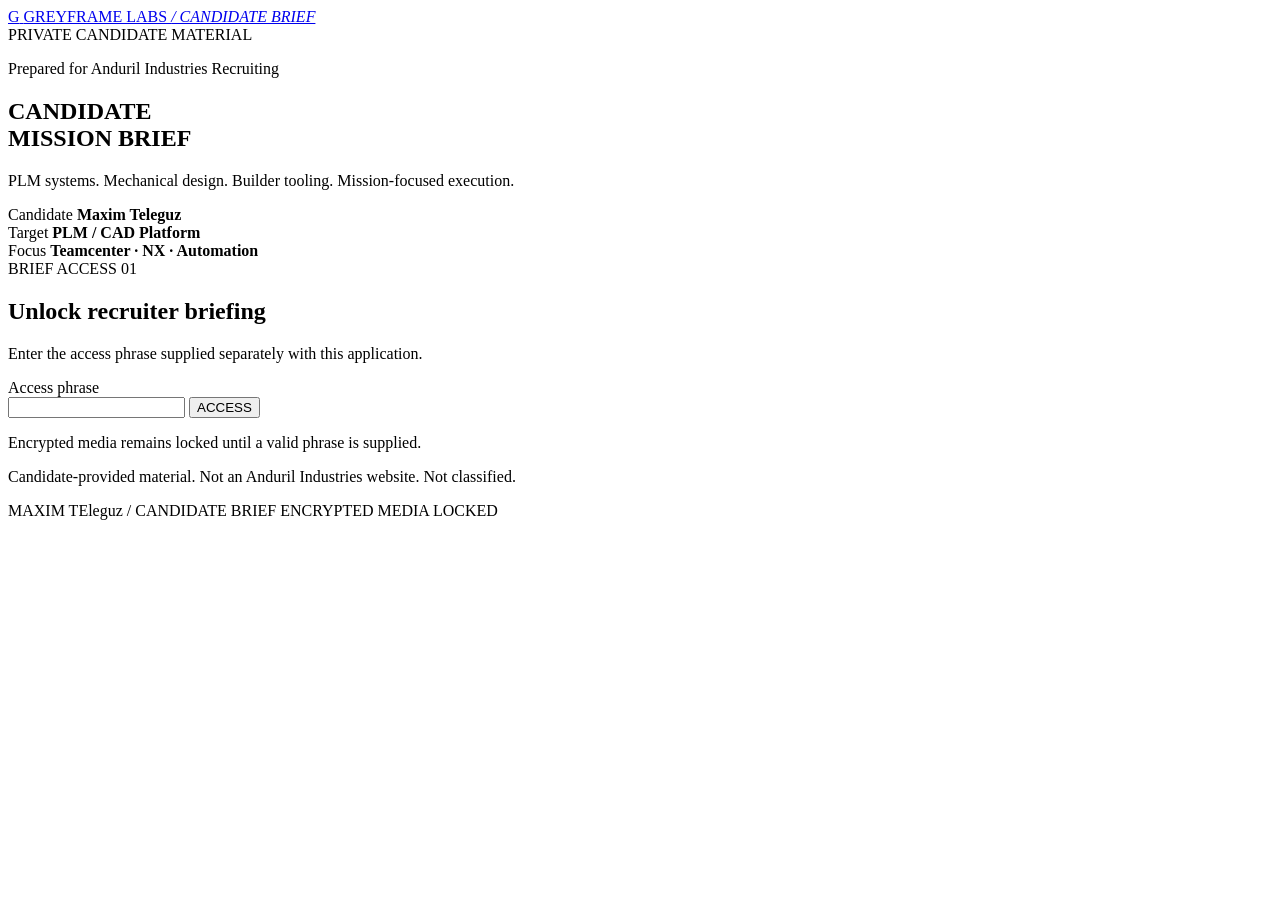
==== index.html @ 7f81088b "Add Anduril recruiter briefing page" ====
<!doctype html>
<html lang="en">
<head>
  <meta charset="utf-8" />
  <meta name="viewport" content="width=device-width, initial-scale=1" />
  <meta name="theme-color" content="#0a0b0d" />
  <meta name="robots" content="noindex,nofollow,noarchive" />
  <title>Candidate Mission Brief | Maxim Teleguz</title>
  <meta name="description" content="Private candidate briefing prepared by Maxim Teleguz for the Anduril Industries recruiting team." />
  <link rel="stylesheet" href="styles.css" />
</head>
<body data-state="locked">
  <div class="ambient ambient-one" aria-hidden="true"></div>
  <div class="ambient ambient-two" aria-hidden="true"></div>
  <div class="grid-overlay" aria-hidden="true"></div>

  <header class="site-header shell">
    <a class="wordmark" href="./" aria-label="Candidate Mission Brief home">
      <span class="wordmark-mark">G</span>
      <span class="wordmark-copy">GREYFRAME LABS <em>/ CANDIDATE BRIEF</em></span>
    </a>
    <div class="header-status">
      <span class="status-dot"></span>
      PRIVATE CANDIDATE MATERIAL
    </div>
  </header>

  <main>
    <section id="accessGate" class="hero shell" aria-labelledby="brief-title">
      <div class="hero-copy">
        <p class="eyebrow">Prepared for Anduril Industries Recruiting</p>
        <h1 id="brief-title">CANDIDATE<br /><span>MISSION BRIEF</span></h1>
        <p class="lede">PLM systems. Mechanical design. Builder tooling. Mission-focused execution.</p>

        <div class="brief-meta" aria-label="Brief metadata">
          <div>
            <span class="meta-label">Candidate</span>
            <strong>Maxim Teleguz</strong>
          </div>
          <div>
            <span class="meta-label">Target</span>
            <strong>PLM / CAD Platform</strong>
          </div>
          <div>
            <span class="meta-label">Focus</span>
            <strong>Teamcenter · NX · Automation</strong>
          </div>
        </div>
      </div>

      <aside class="access-card" aria-labelledby="access-title">
        <div class="access-card-topline">
          <span>BRIEF ACCESS</span>
          <span>01</span>
        </div>
        <div class="access-icon" aria-hidden="true">
          <span></span><span></span><span></span>
        </div>
        <h2 id="access-title">Unlock recruiter briefing</h2>
        <p>Enter the access phrase supplied separately with this application.</p>

        <form id="accessForm" novalidate>
          <label for="accessPhrase">Access phrase</label>
          <div class="input-row">
            <input id="accessPhrase" name="accessPhrase" type="password" autocomplete="off" spellcheck="false" required />
            <button id="unlockButton" type="submit">ACCESS</button>
          </div>
          <p id="accessMessage" class="access-message" role="status" aria-live="polite">Encrypted media remains locked until a valid phrase is supplied.</p>
        </form>

        <div class="security-note">
          <span class="security-rule"></span>
          <p>Candidate-provided material. Not an Anduril Industries website. Not classified.</p>
        </div>
      </aside>
    </section>

    <section id="briefing" class="briefing shell" hidden aria-labelledby="briefing-title">
      <div class="briefing-header">
        <div>
          <p class="eyebrow access-granted">Access granted / local decryption complete</p>
          <h2 id="briefing-title">BUILDER BRIEFING</h2>
        </div>
        <div class="briefing-code">MT / PLM / 2026</div>
      </div>

      <div class="briefing-grid">
        <div class="video-panel">
          <div class="panel-heading">
            <span>Candidate video</span>
            <span>Primary brief</span>
          </div>
          <div class="video-frame">
            <video id="briefVideo" controls playsinline preload="metadata"></video>
            <div id="videoPlaceholder" class="video-placeholder">
              <div class="loader-ring" aria-hidden="true"></div>
              <p>Preparing encrypted briefing media…</p>
            </div>
          </div>
        </div>

        <aside class="mission-panel">
          <p class="panel-kicker">Mission fit</p>
          <h3>I build at the seam between product definition and the systems that move it.</h3>
          <p>My strongest work combines hands-on mechanical design experience with PLM administration, configuration control, workflow automation, and tools built around the way engineers actually work.</p>

          <div class="signal-list">
            <div>
              <span>01</span>
              <p><strong>Engineering systems</strong>Teamcenter administration, NX-managed workflows, product data integrity, change control, and technical issue resolution.</p>
            </div>
            <div>
              <span>02</span>
              <p><strong>Builder tooling</strong>Purpose-built utilities that remove repetitive work, expose bad data, and make configuration review faster and more reliable.</p>
            </div>
            <div>
              <span>03</span>
              <p><strong>Mission architecture</strong>Public-source CONOPS and architecture tooling that connects engineering decisions to operational context.</p>
            </div>
          </div>
        </aside>
      </div>

      <div class="alignment-grid" aria-label="Role alignment">
        <article>
          <span class="card-index">A</span>
          <h3>Teamcenter + NX</h3>
          <p>Experience supporting the CAD/PLM environment from both the designer and administrator side.</p>
        </article>
        <article>
          <span class="card-index">B</span>
          <h3>Integration thinking</h3>
          <p>Comfortable tracing data, workflow, and configuration problems across engineering systems instead of treating each tool as an island.</p>
        </article>
        <article>
          <span class="card-index">C</span>
          <h3>Build, test, improve</h3>
          <p>I tend to turn recurring engineering friction into working tools, then iterate them against real user problems.</p>
        </article>
      </div>

      <div class="closing-callout">
        <span class="closing-rule"></span>
        <p>If this is the kind of builder Anduril needs, I would welcome the chance to walk through the systems, tools, and engineering decisions behind the work.</p>
      </div>
    </section>
  </main>

  <footer class="site-footer shell">
    <span>MAXIM TEleguz / CANDIDATE BRIEF</span>
    <span id="footerState">ENCRYPTED MEDIA LOCKED</span>
  </footer>

  <script src="app.js" defer></script>
</body>
</html>
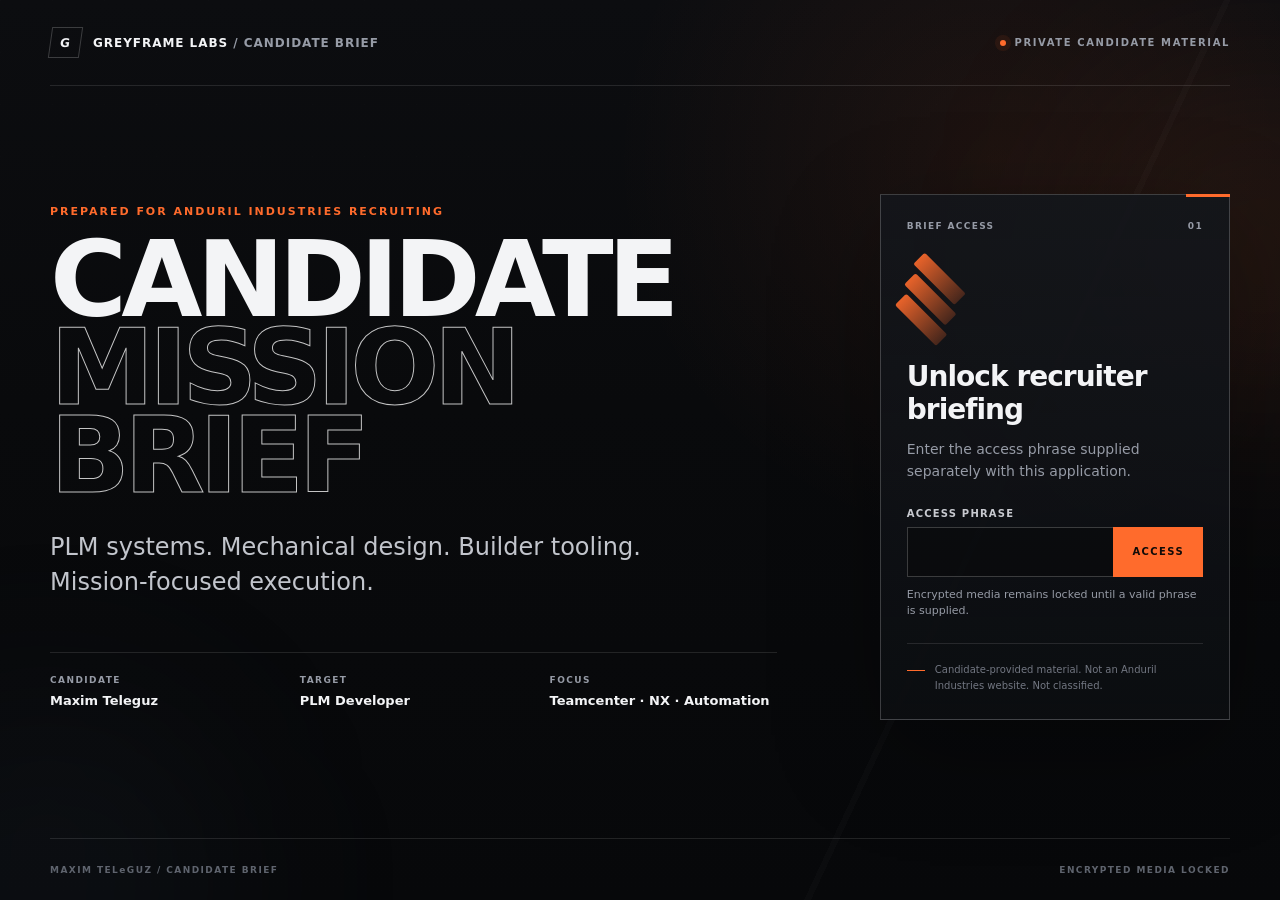
==== commit f84e441e: "Refine PLM Developer targeting" ====
--- a/index.html
+++ b/index.html
@@ -39,7 +39,7 @@
           </div>
           <div>
             <span class="meta-label">Target</span>
-            <strong>PLM / CAD Platform</strong>
+            <strong>PLM Developer</strong>
           </div>
           <div>
             <span class="meta-label">Focus</span>
@@ -147,7 +147,7 @@
   </main>
 
   <footer class="site-footer shell">
-    <span>MAXIM TEleguz / CANDIDATE BRIEF</span>
+    <span>MAXIM TELeGUZ / CANDIDATE BRIEF</span>
     <span id="footerState">ENCRYPTED MEDIA LOCKED</span>
   </footer>
 
--- a/styles.css
+++ b/styles.css
@@ -0,0 +1,477 @@
+:root {
+  --bg: #090a0c;
+  --panel: rgba(16, 18, 22, 0.84);
+  --panel-solid: #111319;
+  --line: rgba(255, 255, 255, 0.11);
+  --line-strong: rgba(255, 255, 255, 0.2);
+  --text: #f3f4f6;
+  --muted: #969ba6;
+  --accent: #ff6b2c;
+  --accent-soft: rgba(255, 107, 44, 0.14);
+  --success: #8ce7b1;
+  --danger: #ff8f7b;
+  --shell: min(1180px, calc(100vw - 40px));
+}
+
+* { box-sizing: border-box; }
+
+html { scroll-behavior: smooth; }
+
+body {
+  margin: 0;
+  min-height: 100vh;
+  color: var(--text);
+  background:
+    radial-gradient(circle at 78% 18%, rgba(255, 107, 44, 0.08), transparent 24rem),
+    linear-gradient(180deg, #0c0d10 0%, var(--bg) 45%, #07080a 100%);
+  font-family: Inter, ui-sans-serif, system-ui, -apple-system, BlinkMacSystemFont, "Segoe UI", sans-serif;
+  overflow-x: hidden;
+}
+
+body::before {
+  content: "";
+  position: fixed;
+  inset: 0;
+  pointer-events: none;
+  background: linear-gradient(115deg, transparent 0 72%, rgba(255,255,255,.018) 72% 72.4%, transparent 72.4%);
+  z-index: -1;
+}
+
+.shell { width: var(--shell); margin-inline: auto; }
+
+.grid-overlay {
+  position: fixed;
+  inset: 0;
+  pointer-events: none;
+  opacity: .24;
+  z-index: -2;
+  background-image:
+    linear-gradient(rgba(255,255,255,.03) 1px, transparent 1px),
+    linear-gradient(90deg, rgba(255,255,255,.03) 1px, transparent 1px);
+  background-size: 52px 52px;
+  mask-image: linear-gradient(to bottom, black, transparent 88%);
+}
+
+.ambient {
+  position: fixed;
+  width: 22rem;
+  height: 22rem;
+  border-radius: 50%;
+  filter: blur(100px);
+  pointer-events: none;
+  z-index: -3;
+}
+.ambient-one { top: 5rem; right: -10rem; background: rgba(255,107,44,.09); }
+.ambient-two { bottom: -10rem; left: -8rem; background: rgba(76,105,132,.08); }
+
+.site-header {
+  height: 86px;
+  display: flex;
+  align-items: center;
+  justify-content: space-between;
+  border-bottom: 1px solid var(--line);
+}
+
+.wordmark {
+  display: inline-flex;
+  align-items: center;
+  gap: 12px;
+  color: var(--text);
+  text-decoration: none;
+  letter-spacing: .08em;
+  font-size: 12px;
+  font-weight: 750;
+}
+
+.wordmark-mark {
+  display: grid;
+  place-items: center;
+  width: 31px;
+  height: 31px;
+  border: 1px solid var(--line-strong);
+  font-weight: 900;
+  transform: skewX(-8deg);
+}
+
+.wordmark-copy em { color: var(--muted); font-style: normal; font-weight: 600; }
+
+.header-status {
+  display: inline-flex;
+  align-items: center;
+  gap: 9px;
+  color: var(--muted);
+  font-size: 10px;
+  font-weight: 700;
+  letter-spacing: .16em;
+}
+
+.status-dot {
+  width: 6px;
+  height: 6px;
+  border-radius: 50%;
+  background: var(--accent);
+  box-shadow: 0 0 0 5px rgba(255,107,44,.08);
+}
+
+.hero {
+  min-height: calc(100vh - 148px);
+  display: grid;
+  grid-template-columns: minmax(0, 1.35fr) minmax(340px, .65fr);
+  gap: clamp(40px, 8vw, 110px);
+  align-items: center;
+  padding-block: 72px 82px;
+}
+
+.eyebrow,
+.panel-kicker {
+  margin: 0 0 18px;
+  color: var(--accent);
+  font-size: 11px;
+  font-weight: 800;
+  letter-spacing: .18em;
+  text-transform: uppercase;
+}
+
+.hero h1,
+.briefing-header h2 {
+  margin: 0;
+  font-size: clamp(54px, 8.2vw, 118px);
+  line-height: .84;
+  letter-spacing: -.055em;
+  font-weight: 900;
+}
+
+.hero h1 span {
+  color: transparent;
+  -webkit-text-stroke: 1px rgba(255,255,255,.76);
+  text-stroke: 1px rgba(255,255,255,.76);
+}
+
+.lede {
+  max-width: 680px;
+  margin: 30px 0 0;
+  color: #c2c5cc;
+  font-size: clamp(18px, 2vw, 24px);
+  line-height: 1.45;
+  font-weight: 450;
+}
+
+.brief-meta {
+  margin-top: 52px;
+  padding-top: 22px;
+  border-top: 1px solid var(--line);
+  display: grid;
+  grid-template-columns: repeat(3, minmax(0, 1fr));
+  gap: 22px;
+}
+
+.brief-meta div { min-width: 0; }
+.meta-label {
+  display: block;
+  margin-bottom: 7px;
+  color: var(--muted);
+  font-size: 9px;
+  font-weight: 800;
+  letter-spacing: .16em;
+  text-transform: uppercase;
+}
+.brief-meta strong {
+  display: block;
+  font-size: 13px;
+  line-height: 1.35;
+  font-weight: 650;
+}
+
+.access-card {
+  position: relative;
+  padding: 26px;
+  background: linear-gradient(180deg, rgba(20,22,27,.95), rgba(12,14,17,.88));
+  border: 1px solid var(--line-strong);
+  box-shadow: 0 32px 100px rgba(0,0,0,.3);
+}
+
+.access-card::after {
+  content: "";
+  position: absolute;
+  right: -1px;
+  top: -1px;
+  width: 44px;
+  height: 3px;
+  background: var(--accent);
+}
+
+.access-card-topline,
+.panel-heading {
+  display: flex;
+  justify-content: space-between;
+  gap: 18px;
+  color: var(--muted);
+  font-size: 9px;
+  font-weight: 800;
+  letter-spacing: .15em;
+  text-transform: uppercase;
+}
+
+.access-icon {
+  width: 58px;
+  height: 58px;
+  margin: 45px 0 26px;
+  display: grid;
+  grid-template-columns: repeat(3, 1fr);
+  gap: 5px;
+  transform: rotate(-45deg);
+}
+.access-icon span {
+  background: linear-gradient(180deg, rgba(255,107,44,.9), rgba(255,107,44,.22));
+  border-radius: 2px;
+}
+.access-icon span:nth-child(2) { transform: translateY(-8px); }
+.access-icon span:nth-child(3) { transform: translateY(-16px); }
+
+.access-card h2 {
+  margin: 0;
+  font-size: 28px;
+  letter-spacing: -.035em;
+}
+
+.access-card > p {
+  margin: 12px 0 26px;
+  color: var(--muted);
+  line-height: 1.6;
+  font-size: 14px;
+}
+
+label {
+  display: block;
+  margin-bottom: 8px;
+  color: #c8cad0;
+  font-size: 10px;
+  font-weight: 800;
+  letter-spacing: .12em;
+  text-transform: uppercase;
+}
+
+.input-row {
+  display: grid;
+  grid-template-columns: 1fr auto;
+}
+
+input {
+  width: 100%;
+  min-width: 0;
+  height: 50px;
+  padding: 0 15px;
+  border: 1px solid var(--line-strong);
+  border-right: 0;
+  border-radius: 0;
+  outline: none;
+  background: rgba(0,0,0,.26);
+  color: var(--text);
+  font: inherit;
+}
+
+input:focus { border-color: rgba(255,107,44,.72); box-shadow: inset 3px 0 0 var(--accent); }
+
+button {
+  height: 50px;
+  padding: 0 19px;
+  border: 0;
+  border-radius: 0;
+  cursor: pointer;
+  color: #100b08;
+  background: var(--accent);
+  font: 850 10px/1 Inter, ui-sans-serif, system-ui, sans-serif;
+  letter-spacing: .14em;
+}
+button:hover { filter: brightness(1.08); }
+button:disabled { cursor: wait; filter: grayscale(.5); opacity: .72; }
+
+.access-message {
+  min-height: 34px;
+  margin: 10px 0 0;
+  color: var(--muted);
+  font-size: 11px;
+  line-height: 1.45;
+}
+.access-message.error { color: var(--danger); }
+.access-message.success { color: var(--success); }
+
+.security-note {
+  margin-top: 22px;
+  padding-top: 18px;
+  border-top: 1px solid var(--line);
+  display: grid;
+  grid-template-columns: 18px 1fr;
+  gap: 10px;
+  align-items: start;
+}
+.security-rule { width: 18px; height: 1px; margin-top: 8px; background: var(--accent); }
+.security-note p {
+  margin: 0;
+  color: #727782;
+  font-size: 10px;
+  line-height: 1.55;
+}
+
+.briefing {
+  padding-block: 74px 90px;
+  animation: briefingIn .6s ease both;
+}
+
+.briefing-header {
+  display: flex;
+  align-items: end;
+  justify-content: space-between;
+  gap: 30px;
+  padding-bottom: 30px;
+  border-bottom: 1px solid var(--line-strong);
+}
+.briefing-header h2 { font-size: clamp(52px, 7vw, 96px); }
+.access-granted { color: var(--success); }
+.briefing-code { color: var(--muted); font-size: 10px; letter-spacing: .18em; font-weight: 800; }
+
+.briefing-grid {
+  display: grid;
+  grid-template-columns: minmax(0, 1.5fr) minmax(300px, .65fr);
+  gap: 1px;
+  margin-top: 34px;
+  background: var(--line);
+  border: 1px solid var(--line);
+}
+
+.video-panel,
+.mission-panel {
+  background: rgba(12,14,17,.94);
+}
+.video-panel { padding: 22px; }
+.mission-panel { padding: 30px; }
+.panel-heading { margin-bottom: 16px; }
+
+.video-frame {
+  position: relative;
+  aspect-ratio: 16 / 9;
+  background: #030405;
+  overflow: hidden;
+  border: 1px solid rgba(255,255,255,.08);
+}
+.video-frame video {
+  width: 100%;
+  height: 100%;
+  display: block;
+  object-fit: contain;
+  background: #000;
+}
+.video-placeholder {
+  position: absolute;
+  inset: 0;
+  display: grid;
+  place-items: center;
+  align-content: center;
+  gap: 16px;
+  background: radial-gradient(circle at center, #16191e 0, #090a0c 70%);
+  color: var(--muted);
+  font-size: 11px;
+  letter-spacing: .08em;
+  text-transform: uppercase;
+}
+.video-placeholder.hidden { display: none; }
+.loader-ring {
+  width: 32px;
+  height: 32px;
+  border: 1px solid rgba(255,255,255,.12);
+  border-top-color: var(--accent);
+  border-radius: 50%;
+  animation: spin .9s linear infinite;
+}
+
+.mission-panel h3 {
+  margin: 0 0 18px;
+  font-size: 28px;
+  line-height: 1.15;
+  letter-spacing: -.035em;
+}
+.mission-panel > p:not(.panel-kicker) {
+  margin: 0;
+  color: var(--muted);
+  font-size: 14px;
+  line-height: 1.65;
+}
+
+.signal-list { margin-top: 28px; border-top: 1px solid var(--line); }
+.signal-list > div {
+  display: grid;
+  grid-template-columns: 34px 1fr;
+  gap: 14px;
+  padding: 18px 0;
+  border-bottom: 1px solid var(--line);
+}
+.signal-list span { color: var(--accent); font: 800 9px/1 ui-monospace, SFMono-Regular, Menlo, monospace; padding-top: 4px; }
+.signal-list p { margin: 0; color: var(--muted); font-size: 12px; line-height: 1.55; }
+.signal-list strong { display: block; margin-bottom: 4px; color: #e8e9ec; font-size: 12px; }
+
+.alignment-grid {
+  display: grid;
+  grid-template-columns: repeat(3, 1fr);
+  gap: 1px;
+  margin-top: 30px;
+  background: var(--line);
+  border: 1px solid var(--line);
+}
+.alignment-grid article { min-height: 220px; padding: 25px; background: rgba(12,14,17,.92); }
+.card-index { display: block; margin-bottom: 54px; color: var(--accent); font: 800 10px/1 ui-monospace, SFMono-Regular, Menlo, monospace; }
+.alignment-grid h3 { margin: 0 0 10px; font-size: 20px; letter-spacing: -.025em; }
+.alignment-grid p { margin: 0; color: var(--muted); font-size: 13px; line-height: 1.6; }
+
+.closing-callout {
+  margin-top: 44px;
+  display: grid;
+  grid-template-columns: minmax(60px, 150px) minmax(0, 720px);
+  gap: 24px;
+  align-items: start;
+}
+.closing-rule { height: 2px; margin-top: 12px; background: var(--accent); }
+.closing-callout p { margin: 0; font-size: clamp(20px, 2.4vw, 30px); line-height: 1.35; letter-spacing: -.025em; }
+
+.site-footer {
+  min-height: 62px;
+  display: flex;
+  align-items: center;
+  justify-content: space-between;
+  gap: 20px;
+  border-top: 1px solid var(--line);
+  color: #5f646e;
+  font-size: 9px;
+  font-weight: 800;
+  letter-spacing: .16em;
+}
+
+body[data-state="unlocked"] .header-status .status-dot { background: var(--success); box-shadow: 0 0 0 5px rgba(140,231,177,.07); }
+
+@keyframes spin { to { transform: rotate(360deg); } }
+@keyframes briefingIn { from { opacity: 0; transform: translateY(18px); } to { opacity: 1; transform: translateY(0); } }
+
+@media (max-width: 900px) {
+  :root { --shell: min(100% - 28px, 760px); }
+  .hero,
+  .briefing-grid { grid-template-columns: 1fr; }
+  .hero { min-height: auto; padding-block: 58px 70px; }
+  .access-card { max-width: 620px; }
+  .alignment-grid { grid-template-columns: 1fr; }
+  .alignment-grid article { min-height: auto; }
+  .card-index { margin-bottom: 28px; }
+}
+
+@media (max-width: 620px) {
+  .site-header { height: 72px; }
+  .wordmark-copy em,
+  .header-status { display: none; }
+  .hero { padding-top: 48px; }
+  .hero h1 { font-size: clamp(48px, 17vw, 74px); }
+  .brief-meta { grid-template-columns: 1fr; gap: 16px; }
+  .access-card { padding: 20px; }
+  .briefing-header { align-items: start; flex-direction: column; }
+  .briefing-header h2 { font-size: 13vw; }
+  .mission-panel { padding: 24px; }
+  .closing-callout { grid-template-columns: 42px 1fr; gap: 14px; }
+  .site-footer { align-items: start; flex-direction: column; justify-content: center; padding-block: 18px; }
+}
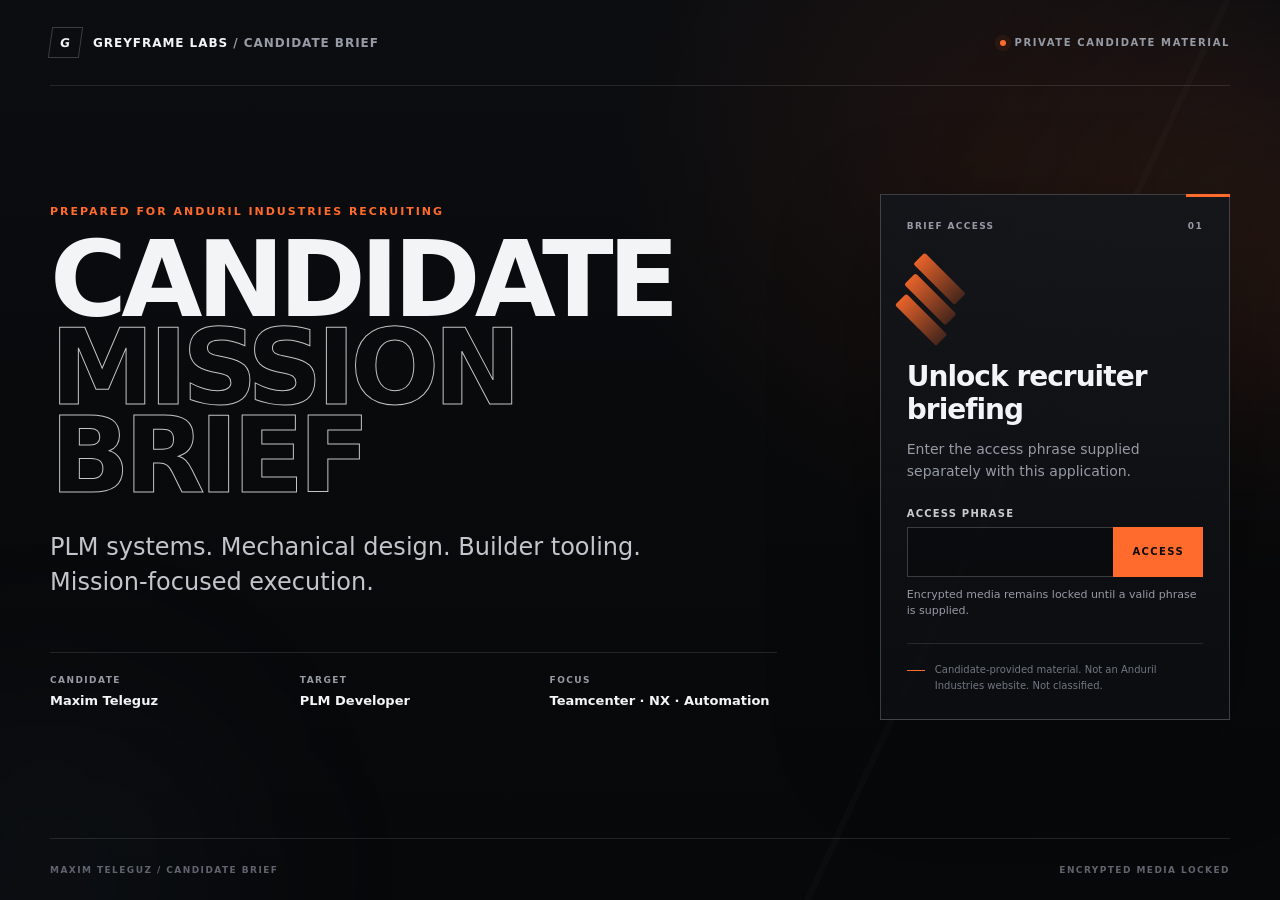
==== commit 38128536: "Correct candidate footer" ====
--- a/index.html
+++ b/index.html
@@ -147,7 +147,7 @@
   </main>
 
   <footer class="site-footer shell">
-    <span>MAXIM TELeGUZ / CANDIDATE BRIEF</span>
+    <span>MAXIM TELEGUZ / CANDIDATE BRIEF</span>
     <span id="footerState">ENCRYPTED MEDIA LOCKED</span>
   </footer>
 
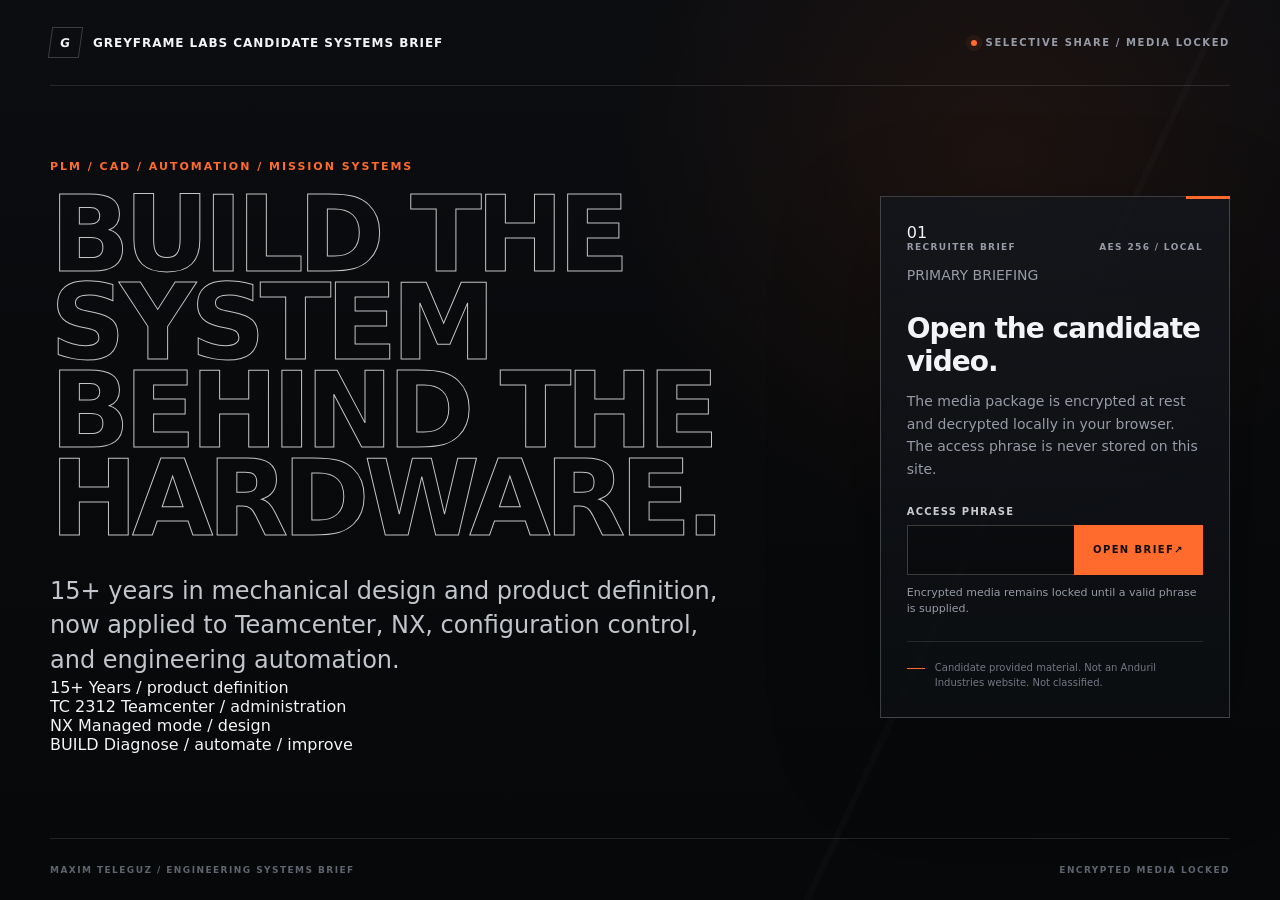
==== commit b56b4433: "Elevate candidate brief structure and positioning" ====
--- a/index.html
+++ b/index.html
@@ -3,151 +3,255 @@
 <head>
   <meta charset="utf-8" />
   <meta name="viewport" content="width=device-width, initial-scale=1" />
-  <meta name="theme-color" content="#0a0b0d" />
+  <meta name="theme-color" content="#0b0b0b" />
   <meta name="robots" content="noindex,nofollow,noarchive" />
-  <title>Candidate Mission Brief | Maxim Teleguz</title>
-  <meta name="description" content="Private candidate briefing prepared by Maxim Teleguz for the Anduril Industries recruiting team." />
+  <title>Maxim Teleguz | Engineering Systems Brief</title>
+  <meta name="description" content="Selective candidate briefing prepared by Maxim Teleguz for Anduril Industries recruiting." />
   <link rel="stylesheet" href="styles.css" />
 </head>
 <body data-state="locked">
-  <div class="ambient ambient-one" aria-hidden="true"></div>
-  <div class="ambient ambient-two" aria-hidden="true"></div>
-  <div class="grid-overlay" aria-hidden="true"></div>
+  <div class="page-grid" aria-hidden="true"></div>
 
   <header class="site-header shell">
-    <a class="wordmark" href="./" aria-label="Candidate Mission Brief home">
-      <span class="wordmark-mark">G</span>
-      <span class="wordmark-copy">GREYFRAME LABS <em>/ CANDIDATE BRIEF</em></span>
+    <a class="wordmark" href="./" aria-label="Engineering Systems Brief home">
+      <span class="wordmark-mark" aria-hidden="true">G</span>
+      <span class="wordmark-copy">
+        <strong>GREYFRAME LABS</strong>
+        <span>CANDIDATE SYSTEMS BRIEF</span>
+      </span>
     </a>
-    <div class="header-status">
-      <span class="status-dot"></span>
-      PRIVATE CANDIDATE MATERIAL
+
+    <div class="header-status" aria-label="Brief status">
+      <span class="status-dot" aria-hidden="true"></span>
+      <span id="headerState">SELECTIVE SHARE / MEDIA LOCKED</span>
     </div>
   </header>
 
   <main>
     <section id="accessGate" class="hero shell" aria-labelledby="brief-title">
       <div class="hero-copy">
-        <p class="eyebrow">Prepared for Anduril Industries Recruiting</p>
-        <h1 id="brief-title">CANDIDATE<br /><span>MISSION BRIEF</span></h1>
-        <p class="lede">PLM systems. Mechanical design. Builder tooling. Mission-focused execution.</p>
-
-        <div class="brief-meta" aria-label="Brief metadata">
-          <div>
-            <span class="meta-label">Candidate</span>
-            <strong>Maxim Teleguz</strong>
-          </div>
-          <div>
-            <span class="meta-label">Target</span>
-            <strong>PLM Developer</strong>
-          </div>
-          <div>
-            <span class="meta-label">Focus</span>
-            <strong>Teamcenter · NX · Automation</strong>
+        <p class="eyebrow">PLM / CAD / AUTOMATION / MISSION SYSTEMS</p>
+        <h1 id="brief-title">
+          <span class="hero-line">BUILD THE</span>
+          <span class="hero-line outline">SYSTEM</span>
+          <span class="hero-line">BEHIND THE</span>
+          <span class="hero-line accent-line">HARDWARE.</span>
+        </h1>
+
+        <p class="lede">15+ years in mechanical design and product definition, now applied to Teamcenter, NX, configuration control, and engineering automation.</p>
+
+        <div class="capability-rail" aria-label="Candidate capability summary">
+          <div>
+            <span class="rail-value">15+</span>
+            <span class="rail-label">Years / product definition</span>
+          </div>
+          <div>
+            <span class="rail-value">TC 2312</span>
+            <span class="rail-label">Teamcenter / administration</span>
+          </div>
+          <div>
+            <span class="rail-value">NX</span>
+            <span class="rail-label">Managed mode / design</span>
+          </div>
+          <div>
+            <span class="rail-value">BUILD</span>
+            <span class="rail-label">Diagnose / automate / improve</span>
           </div>
         </div>
       </div>
 
       <aside class="access-card" aria-labelledby="access-title">
+        <div class="access-card-index" aria-hidden="true">01</div>
         <div class="access-card-topline">
-          <span>BRIEF ACCESS</span>
-          <span>01</span>
-        </div>
-        <div class="access-icon" aria-hidden="true">
-          <span></span><span></span><span></span>
-        </div>
-        <h2 id="access-title">Unlock recruiter briefing</h2>
-        <p>Enter the access phrase supplied separately with this application.</p>
+          <span>RECRUITER BRIEF</span>
+          <span>AES 256 / LOCAL</span>
+        </div>
+
+        <div class="access-graphic" aria-hidden="true">
+          <span class="access-axis access-axis-x"></span>
+          <span class="access-axis access-axis-y"></span>
+          <span class="access-node node-one"></span>
+          <span class="access-node node-two"></span>
+          <span class="access-node node-three"></span>
+          <span class="access-sweep"></span>
+        </div>
+
+        <p class="access-kicker">PRIMARY BRIEFING</p>
+        <h2 id="access-title">Open the candidate video.</h2>
+        <p class="access-copy">The media package is encrypted at rest and decrypted locally in your browser. The access phrase is never stored on this site.</p>
 
         <form id="accessForm" novalidate>
           <label for="accessPhrase">Access phrase</label>
           <div class="input-row">
-            <input id="accessPhrase" name="accessPhrase" type="password" autocomplete="off" spellcheck="false" required />
-            <button id="unlockButton" type="submit">ACCESS</button>
+            <input id="accessPhrase" name="accessPhrase" type="password" autocomplete="off" spellcheck="false" aria-describedby="accessMessage" required />
+            <button id="unlockButton" type="submit"><span>OPEN BRIEF</span><span aria-hidden="true">↗</span></button>
           </div>
           <p id="accessMessage" class="access-message" role="status" aria-live="polite">Encrypted media remains locked until a valid phrase is supplied.</p>
         </form>
 
         <div class="security-note">
-          <span class="security-rule"></span>
-          <p>Candidate-provided material. Not an Anduril Industries website. Not classified.</p>
+          <span class="security-rule" aria-hidden="true"></span>
+          <p>Candidate provided material. Not an Anduril Industries website. Not classified.</p>
         </div>
       </aside>
     </section>
 
-    <section id="briefing" class="briefing shell" hidden aria-labelledby="briefing-title">
-      <div class="briefing-header">
-        <div>
-          <p class="eyebrow access-granted">Access granted / local decryption complete</p>
-          <h2 id="briefing-title">BUILDER BRIEFING</h2>
+    <section id="briefing" class="briefing" hidden aria-labelledby="briefing-title">
+      <div class="briefing-intro shell">
+        <div class="section-marker">
+          <span>01</span>
+          <span>VIDEO BRIEF</span>
+        </div>
+        <div class="briefing-title-wrap">
+          <p class="eyebrow access-granted">ACCESS GRANTED / LOCAL DECRYPTION COMPLETE</p>
+          <h2 id="briefing-title">FROM PRODUCT DEFINITION<br />TO PRODUCT SYSTEMS.</h2>
         </div>
         <div class="briefing-code">MT / PLM / 2026</div>
       </div>
 
-      <div class="briefing-grid">
+      <div class="video-section shell">
         <div class="video-panel">
           <div class="panel-heading">
-            <span>Candidate video</span>
-            <span>Primary brief</span>
+            <span>CANDIDATE VIDEO</span>
+            <span>PRIMARY BRIEF</span>
           </div>
           <div class="video-frame">
             <video id="briefVideo" controls playsinline preload="metadata"></video>
             <div id="videoPlaceholder" class="video-placeholder">
-              <div class="loader-ring" aria-hidden="true"></div>
-              <p>Preparing encrypted briefing media…</p>
+              <div class="loader-mark" aria-hidden="true"><span></span><span></span></div>
+              <p>Preparing decrypted briefing media</p>
             </div>
           </div>
         </div>
 
         <aside class="mission-panel">
-          <p class="panel-kicker">Mission fit</p>
-          <h3>I build at the seam between product definition and the systems that move it.</h3>
-          <p>My strongest work combines hands-on mechanical design experience with PLM administration, configuration control, workflow automation, and tools built around the way engineers actually work.</p>
-
-          <div class="signal-list">
-            <div>
-              <span>01</span>
-              <p><strong>Engineering systems</strong>Teamcenter administration, NX-managed workflows, product data integrity, change control, and technical issue resolution.</p>
-            </div>
-            <div>
-              <span>02</span>
-              <p><strong>Builder tooling</strong>Purpose-built utilities that remove repetitive work, expose bad data, and make configuration review faster and more reliable.</p>
-            </div>
-            <div>
-              <span>03</span>
-              <p><strong>Mission architecture</strong>Public-source CONOPS and architecture tooling that connects engineering decisions to operational context.</p>
-            </div>
+          <p class="panel-kicker">WHY THIS ROLE</p>
+          <h3>I have worked on both sides of the PLM problem.</h3>
+          <p>I spent years creating product definition inside CAD and PLM systems, then moved into administering, diagnosing, and improving those same systems. That changes how I build tooling: the workflow has to make sense to the engineer using it.</p>
+
+          <div class="mission-readout">
+            <div><span>01</span><strong>Understand the hardware</strong></div>
+            <div><span>02</span><strong>Trace the data</strong></div>
+            <div><span>03</span><strong>Remove the friction</strong></div>
+            <div><span>04</span><strong>Ship the improvement</strong></div>
           </div>
         </aside>
       </div>
 
-      <div class="alignment-grid" aria-label="Role alignment">
-        <article>
-          <span class="card-index">A</span>
-          <h3>Teamcenter + NX</h3>
-          <p>Experience supporting the CAD/PLM environment from both the designer and administrator side.</p>
-        </article>
-        <article>
-          <span class="card-index">B</span>
-          <h3>Integration thinking</h3>
-          <p>Comfortable tracing data, workflow, and configuration problems across engineering systems instead of treating each tool as an island.</p>
-        </article>
-        <article>
-          <span class="card-index">C</span>
-          <h3>Build, test, improve</h3>
-          <p>I tend to turn recurring engineering friction into working tools, then iterate them against real user problems.</p>
-        </article>
-      </div>
-
-      <div class="closing-callout">
-        <span class="closing-rule"></span>
-        <p>If this is the kind of builder Anduril needs, I would welcome the chance to walk through the systems, tools, and engineering decisions behind the work.</p>
-      </div>
+      <section class="proof-band" aria-labelledby="proof-title">
+        <div class="shell">
+          <div class="section-marker dark-marker">
+            <span>02</span>
+            <span>MEASURED IMPACT</span>
+          </div>
+          <h2 id="proof-title" class="proof-title">ENGINEERING FRICTION<br />SHOULD HAVE A NUMBER.</h2>
+
+          <div class="proof-grid">
+            <article>
+              <span class="proof-value">~3 HR → ~10 MIN</span>
+              <h3>Configuration automation</h3>
+              <p>Built a ROTEX configurator that compressed a recurring engineering task from hours to minutes.</p>
+            </article>
+            <article>
+              <span class="proof-value">40–60%</span>
+              <h3>Design time reduction</h3>
+              <p>Used Inventor iLogic automation to reduce design effort across repeatable project work.</p>
+            </article>
+            <article>
+              <span class="proof-value">THOUSANDS</span>
+              <h3>NX model recovery</h3>
+              <p>Built and used diagnostic utilities to identify tag related failures and repair large populations of NX models.</p>
+            </article>
+          </div>
+        </div>
+      </section>
+
+      <section class="systems shell" aria-labelledby="systems-title">
+        <div class="section-marker">
+          <span>03</span>
+          <span>SELECTED SYSTEMS</span>
+        </div>
+        <div class="systems-heading">
+          <h2 id="systems-title">TOOLS BUILT AROUND<br />REAL ENGINEERING WORK.</h2>
+          <p>The through line is consistent: find the point where engineering data, process, and people lose time, then build a system that makes the work more reliable.</p>
+        </div>
+
+        <div class="systems-grid">
+          <article class="system-card">
+            <div class="system-card-top"><span>SYS / 01</span><span>PLM OPERATIONS</span></div>
+            <h3>Teamcenter + NX</h3>
+            <p>Teamcenter 2312 administration in a four tier environment, NX managed workflows, configuration and release support, FMS and client diagnostics, user support, documentation, and engineering standards.</p>
+            <div class="tag-row"><span>TEAMCENTER</span><span>NX</span><span>FMS</span><span>WORKFLOW</span></div>
+          </article>
+
+          <article class="system-card">
+            <div class="system-card-top"><span>SYS / 02</span><span>CONFIGURATION EVIDENCE</span></div>
+            <h3>Revision history as a system</h3>
+            <p>Built tooling that connects drawing revision history, project relationships, supporting source evidence, and review output so configuration questions can be answered faster and with traceability.</p>
+            <div class="tag-row"><span>TRACEABILITY</span><span>DATA</span><span>REVIEW</span><span>AUTOMATION</span></div>
+          </article>
+
+          <article class="system-card">
+            <div class="system-card-top"><span>SYS / 03</span><span>MISSION ARCHITECTURE</span></div>
+            <h3>CONOPS simulator</h3>
+            <p>Developed a deterministic mission architecture prototype with typed catalogs, state transitions, exchanges, failures and recovery, scenario replay, verification, and evidence provenance.</p>
+            <div class="tag-row"><span>SIMULATION</span><span>ARCHITECTURE</span><span>REPLAY</span><span>PROVENANCE</span></div>
+          </article>
+
+          <article class="system-card">
+            <div class="system-card-top"><span>SYS / 04</span><span>ENGINEERING AUTOMATION</span></div>
+            <h3>Builder utilities</h3>
+            <p>Created focused tools for repetitive engineering work including CAD diagnostics, PDF history review, configuration reporting, data extraction, and workflow support.</p>
+            <div class="tag-row"><span>CAD</span><span>PLM</span><span>REPORTING</span><span>TOOLS</span></div>
+          </article>
+        </div>
+      </section>
+
+      <section class="fit-section">
+        <div class="shell fit-layout">
+          <div class="section-marker dark-marker">
+            <span>04</span>
+            <span>ROLE ALIGNMENT</span>
+          </div>
+          <div class="fit-statement">
+            <p class="eyebrow">THE VALUE PROPOSITION</p>
+            <h2>ENGINEER FIRST.<br />SYSTEMS BUILDER ALWAYS.</h2>
+          </div>
+          <div class="fit-list">
+            <div>
+              <span>01</span>
+              <p><strong>PLM in context</strong>Product data, CAD, configuration control, manufacturing support, and the people who depend on all of it.</p>
+            </div>
+            <div>
+              <span>02</span>
+              <p><strong>Operational troubleshooting</strong>Comfortable tracing failures across clients, data, workflow, configuration, and user behavior instead of stopping at the first symptom.</p>
+            </div>
+            <div>
+              <span>03</span>
+              <p><strong>Build over workaround</strong>Recurring friction becomes a candidate for tooling, automation, documentation, or a better system design.</p>
+            </div>
+            <div>
+              <span>04</span>
+              <p><strong>Hardware empathy</strong>Deep mechanical design experience keeps PLM decisions grounded in how products are actually created and changed.</p>
+            </div>
+          </div>
+        </div>
+      </section>
+
+      <section class="closing shell" aria-label="Closing statement">
+        <div class="section-marker">
+          <span>05</span>
+          <span>NEXT MISSION</span>
+        </div>
+        <p class="closing-kicker">MAXIM TELEGUZ / PLM SYSTEMS BUILDER</p>
+        <h2>I KNOW THE HARDWARE BECAUSE I DESIGNED IT.<br /><span>I KNOW THE SYSTEM BECAUSE I HAD TO IMPROVE IT.</span></h2>
+        <p class="closing-copy">I would welcome the opportunity to walk through the engineering decisions, tooling, and systems behind the work.</p>
+      </section>
     </section>
   </main>
 
   <footer class="site-footer shell">
-    <span>MAXIM TELEGUZ / CANDIDATE BRIEF</span>
+    <span>MAXIM TELEGUZ / ENGINEERING SYSTEMS BRIEF</span>
     <span id="footerState">ENCRYPTED MEDIA LOCKED</span>
   </footer>
 
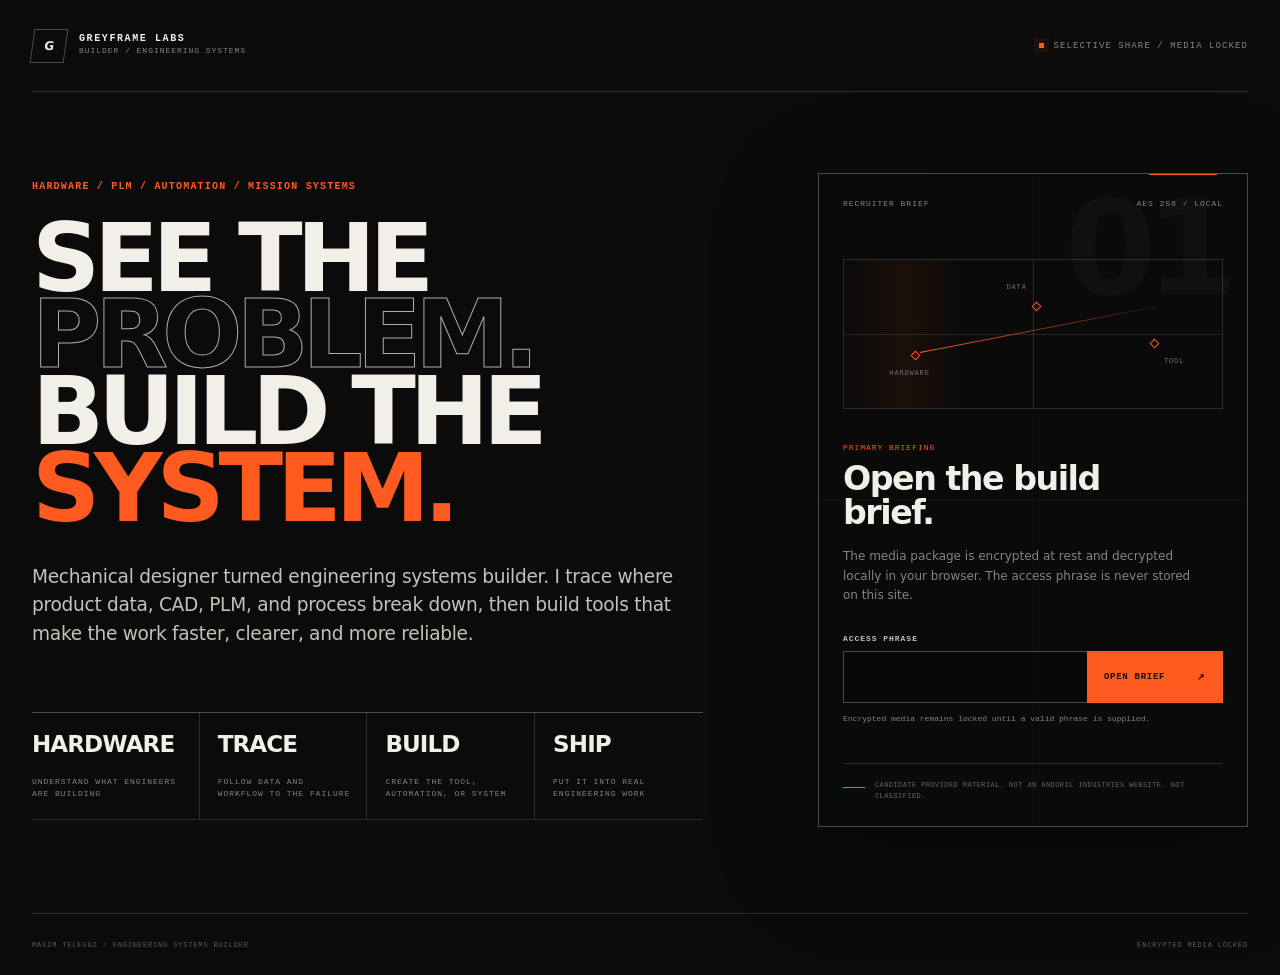
==== commit 9e092ea4: "Reframe brief around builder proof and motion" ====
--- a/index.html
+++ b/index.html
@@ -8,6 +8,7 @@
   <title>Maxim Teleguz | Engineering Systems Brief</title>
   <meta name="description" content="Selective candidate briefing prepared by Maxim Teleguz for Anduril Industries recruiting." />
   <link rel="stylesheet" href="styles.css" />
+  <link rel="stylesheet" href="animations.css" />
 </head>
 <body data-state="locked">
   <div class="page-grid" aria-hidden="true"></div>
@@ -17,7 +18,7 @@
       <span class="wordmark-mark" aria-hidden="true">G</span>
       <span class="wordmark-copy">
         <strong>GREYFRAME LABS</strong>
-        <span>CANDIDATE SYSTEMS BRIEF</span>
+        <span>BUILDER / ENGINEERING SYSTEMS</span>
       </span>
     </a>
 
@@ -30,32 +31,32 @@
   <main>
     <section id="accessGate" class="hero shell" aria-labelledby="brief-title">
       <div class="hero-copy">
-        <p class="eyebrow">PLM / CAD / AUTOMATION / MISSION SYSTEMS</p>
+        <p class="eyebrow">HARDWARE / PLM / AUTOMATION / MISSION SYSTEMS</p>
         <h1 id="brief-title">
+          <span class="hero-line">SEE THE</span>
+          <span class="hero-line outline">PROBLEM.</span>
           <span class="hero-line">BUILD THE</span>
-          <span class="hero-line outline">SYSTEM</span>
-          <span class="hero-line">BEHIND THE</span>
-          <span class="hero-line accent-line">HARDWARE.</span>
+          <span class="hero-line accent-line">SYSTEM.</span>
         </h1>
 
-        <p class="lede">15+ years in mechanical design and product definition, now applied to Teamcenter, NX, configuration control, and engineering automation.</p>
+        <p class="lede">Mechanical designer turned engineering systems builder. I trace where product data, CAD, PLM, and process break down, then build tools that make the work faster, clearer, and more reliable.</p>
 
         <div class="capability-rail" aria-label="Candidate capability summary">
           <div>
-            <span class="rail-value">15+</span>
-            <span class="rail-label">Years / product definition</span>
-          </div>
-          <div>
-            <span class="rail-value">TC 2312</span>
-            <span class="rail-label">Teamcenter / administration</span>
-          </div>
-          <div>
-            <span class="rail-value">NX</span>
-            <span class="rail-label">Managed mode / design</span>
+            <span class="rail-value">HARDWARE</span>
+            <span class="rail-label">Understand what engineers are building</span>
+          </div>
+          <div>
+            <span class="rail-value">TRACE</span>
+            <span class="rail-label">Follow data and workflow to the failure</span>
           </div>
           <div>
             <span class="rail-value">BUILD</span>
-            <span class="rail-label">Diagnose / automate / improve</span>
+            <span class="rail-label">Create the tool, automation, or system</span>
+          </div>
+          <div>
+            <span class="rail-value">SHIP</span>
+            <span class="rail-label">Put it into real engineering work</span>
           </div>
         </div>
       </div>
@@ -74,10 +75,13 @@
           <span class="access-node node-two"></span>
           <span class="access-node node-three"></span>
           <span class="access-sweep"></span>
+          <span class="access-label label-one">HARDWARE</span>
+          <span class="access-label label-two">DATA</span>
+          <span class="access-label label-three">TOOL</span>
         </div>
 
         <p class="access-kicker">PRIMARY BRIEFING</p>
-        <h2 id="access-title">Open the candidate video.</h2>
+        <h2 id="access-title">Open the build brief.</h2>
         <p class="access-copy">The media package is encrypted at rest and decrypted locally in your browser. The access phrase is never stored on this site.</p>
 
         <form id="accessForm" novalidate>
@@ -100,20 +104,20 @@
       <div class="briefing-intro shell">
         <div class="section-marker">
           <span>01</span>
-          <span>VIDEO BRIEF</span>
+          <span>BUILD BRIEF</span>
         </div>
         <div class="briefing-title-wrap">
           <p class="eyebrow access-granted">ACCESS GRANTED / LOCAL DECRYPTION COMPLETE</p>
-          <h2 id="briefing-title">FROM PRODUCT DEFINITION<br />TO PRODUCT SYSTEMS.</h2>
-        </div>
-        <div class="briefing-code">MT / PLM / 2026</div>
+          <h2 id="briefing-title">I DO NOT STOP AT<br />THE WORKAROUND.</h2>
+        </div>
+        <div class="briefing-code">MT / BUILD / 2026</div>
       </div>
 
       <div class="video-section shell">
         <div class="video-panel">
           <div class="panel-heading">
             <span>CANDIDATE VIDEO</span>
-            <span>PRIMARY BRIEF</span>
+            <span>PRIMARY BUILD BRIEF</span>
           </div>
           <div class="video-frame">
             <video id="briefVideo" controls playsinline preload="metadata"></video>
@@ -125,15 +129,15 @@
         </div>
 
         <aside class="mission-panel">
-          <p class="panel-kicker">WHY THIS ROLE</p>
-          <h3>I have worked on both sides of the PLM problem.</h3>
-          <p>I spent years creating product definition inside CAD and PLM systems, then moved into administering, diagnosing, and improving those same systems. That changes how I build tooling: the workflow has to make sense to the engineer using it.</p>
-
-          <div class="mission-readout">
-            <div><span>01</span><strong>Understand the hardware</strong></div>
-            <div><span>02</span><strong>Trace the data</strong></div>
-            <div><span>03</span><strong>Remove the friction</strong></div>
-            <div><span>04</span><strong>Ship the improvement</strong></div>
+          <p class="panel-kicker">BUILDER MODE</p>
+          <h3>I build the tool when the workflow gets in the way.</h3>
+          <p>I started on the hardware side, creating product definition inside CAD and PLM. When those systems slowed engineering down, I learned how they worked underneath, traced the failure, and built around it. The point is not automation for its own sake. The point is giving engineers a better system to work in.</p>
+
+          <div class="builder-console" aria-label="Builder workflow">
+            <div class="builder-console-row"><span>01</span><strong>FIND</strong><em>repeated engineering friction</em></div>
+            <div class="builder-console-row"><span>02</span><strong>TRACE</strong><em>data / workflow / failure state</em></div>
+            <div class="builder-console-row"><span>03</span><strong>BUILD</strong><em>tool / automation / system</em></div>
+            <div class="builder-console-row"><span>04</span><strong>SHIP</strong><em>real users / real work / iterate</em></div>
           </div>
         </aside>
       </div>
@@ -142,25 +146,25 @@
         <div class="shell">
           <div class="section-marker dark-marker">
             <span>02</span>
-            <span>MEASURED IMPACT</span>
-          </div>
-          <h2 id="proof-title" class="proof-title">ENGINEERING FRICTION<br />SHOULD HAVE A NUMBER.</h2>
-
-          <div class="proof-grid">
+            <span>BUILD RECORD</span>
+          </div>
+          <h2 id="proof-title" class="proof-title">BUILT TO REMOVE<br />ENGINEERING FRICTION.</h2>
+
+          <div class="proof-grid reveal-stagger">
             <article>
               <span class="proof-value">~3 HR → ~10 MIN</span>
-              <h3>Configuration automation</h3>
-              <p>Built a ROTEX configurator that compressed a recurring engineering task from hours to minutes.</p>
+              <h3>ROTEX configurator</h3>
+              <p>Built a configuration tool that compressed a recurring engineering task from hours to minutes.</p>
             </article>
             <article>
               <span class="proof-value">40–60%</span>
-              <h3>Design time reduction</h3>
-              <p>Used Inventor iLogic automation to reduce design effort across repeatable project work.</p>
+              <h3>Inventor automation</h3>
+              <p>Built iLogic workflows that reduced design effort across repeatable project work.</p>
             </article>
             <article>
               <span class="proof-value">THOUSANDS</span>
-              <h3>NX model recovery</h3>
-              <p>Built and used diagnostic utilities to identify tag related failures and repair large populations of NX models.</p>
+              <h3>NX model diagnostics</h3>
+              <p>Built diagnostic utilities to locate tag related failures and support recovery across large model populations.</p>
             </article>
           </div>
         </div>
@@ -169,40 +173,40 @@
       <section class="systems shell" aria-labelledby="systems-title">
         <div class="section-marker">
           <span>03</span>
-          <span>SELECTED SYSTEMS</span>
+          <span>THINGS I BUILT</span>
         </div>
         <div class="systems-heading">
-          <h2 id="systems-title">TOOLS BUILT AROUND<br />REAL ENGINEERING WORK.</h2>
-          <p>The through line is consistent: find the point where engineering data, process, and people lose time, then build a system that makes the work more reliable.</p>
+          <h2 id="systems-title">WORKING SYSTEMS.<br />NOT TALKING POINTS.</h2>
+          <p>Each project started with a real engineering problem. I traced the system, built something useful, put it into the workflow, and kept iterating.</p>
         </div>
 
         <div class="systems-grid">
           <article class="system-card">
-            <div class="system-card-top"><span>SYS / 01</span><span>PLM OPERATIONS</span></div>
-            <h3>Teamcenter + NX</h3>
-            <p>Teamcenter 2312 administration in a four tier environment, NX managed workflows, configuration and release support, FMS and client diagnostics, user support, documentation, and engineering standards.</p>
-            <div class="tag-row"><span>TEAMCENTER</span><span>NX</span><span>FMS</span><span>WORKFLOW</span></div>
-          </article>
-
-          <article class="system-card">
-            <div class="system-card-top"><span>SYS / 02</span><span>CONFIGURATION EVIDENCE</span></div>
-            <h3>Revision history as a system</h3>
-            <p>Built tooling that connects drawing revision history, project relationships, supporting source evidence, and review output so configuration questions can be answered faster and with traceability.</p>
-            <div class="tag-row"><span>TRACEABILITY</span><span>DATA</span><span>REVIEW</span><span>AUTOMATION</span></div>
-          </article>
-
-          <article class="system-card">
-            <div class="system-card-top"><span>SYS / 03</span><span>MISSION ARCHITECTURE</span></div>
+            <div class="system-card-top"><span>BUILD / 01</span><span>CAD + PLM DIAGNOSTICS</span></div>
+            <h3>NX + Teamcenter tools</h3>
+            <p>Built focused utilities around managed NX and Teamcenter workflows to surface hard to find model failures, shorten diagnosis, and reduce repetitive support work.</p>
+            <div class="tag-row"><span>NX</span><span>TEAMCENTER</span><span>DIAGNOSTICS</span><span>AUTOMATION</span></div>
+          </article>
+
+          <article class="system-card">
+            <div class="system-card-top"><span>BUILD / 02</span><span>CONFIGURATION CONTROL</span></div>
+            <h3>Drawing evidence review system</h3>
+            <p>Built a review environment that connects drawing history, source evidence, project relationships, metrics, and review output so configuration questions can be answered with traceability.</p>
+            <div class="tag-row"><span>HISTORY</span><span>EVIDENCE</span><span>METRICS</span><span>TRACEABILITY</span></div>
+          </article>
+
+          <article class="system-card">
+            <div class="system-card-top"><span>BUILD / 03</span><span>MISSION ARCHITECTURE</span></div>
             <h3>CONOPS simulator</h3>
-            <p>Developed a deterministic mission architecture prototype with typed catalogs, state transitions, exchanges, failures and recovery, scenario replay, verification, and evidence provenance.</p>
+            <p>Built a deterministic mission architecture prototype with typed catalogs, state transitions, exchanges, failures and recovery, scenario replay, verification, and evidence provenance.</p>
             <div class="tag-row"><span>SIMULATION</span><span>ARCHITECTURE</span><span>REPLAY</span><span>PROVENANCE</span></div>
           </article>
 
           <article class="system-card">
-            <div class="system-card-top"><span>SYS / 04</span><span>ENGINEERING AUTOMATION</span></div>
-            <h3>Builder utilities</h3>
-            <p>Created focused tools for repetitive engineering work including CAD diagnostics, PDF history review, configuration reporting, data extraction, and workflow support.</p>
-            <div class="tag-row"><span>CAD</span><span>PLM</span><span>REPORTING</span><span>TOOLS</span></div>
+            <div class="system-card-top"><span>BUILD / 04</span><span>ENGINEERING AUTOMATION</span></div>
+            <h3>Purpose built utilities</h3>
+            <p>Built tools for the work engineers repeatedly lose time to: CAD diagnostics, configuration reporting, data extraction, revision review, and workflow support.</p>
+            <div class="tag-row"><span>CAD</span><span>PLM</span><span>DATA</span><span>TOOLS</span></div>
           </article>
         </div>
       </section>
@@ -211,28 +215,28 @@
         <div class="shell fit-layout">
           <div class="section-marker dark-marker">
             <span>04</span>
-            <span>ROLE ALIGNMENT</span>
+            <span>BUILDER METHOD</span>
           </div>
           <div class="fit-statement">
-            <p class="eyebrow">THE VALUE PROPOSITION</p>
-            <h2>ENGINEER FIRST.<br />SYSTEMS BUILDER ALWAYS.</h2>
-          </div>
-          <div class="fit-list">
+            <p class="eyebrow">HOW I WORK</p>
+            <h2>SEE IT.<br />TRACE IT.<br />BUILD IT.<br />SHIP IT.</h2>
+          </div>
+          <div class="fit-list reveal-stagger">
             <div>
               <span>01</span>
-              <p><strong>PLM in context</strong>Product data, CAD, configuration control, manufacturing support, and the people who depend on all of it.</p>
+              <p><strong>Start with the real work</strong>Understand the hardware, the engineer, the process, and the cost of the failure before touching the solution.</p>
             </div>
             <div>
               <span>02</span>
-              <p><strong>Operational troubleshooting</strong>Comfortable tracing failures across clients, data, workflow, configuration, and user behavior instead of stopping at the first symptom.</p>
+              <p><strong>Trace the system</strong>Follow data, configuration, workflow, clients, and user behavior until the actual failure mode is understood.</p>
             </div>
             <div>
               <span>03</span>
-              <p><strong>Build over workaround</strong>Recurring friction becomes a candidate for tooling, automation, documentation, or a better system design.</p>
+              <p><strong>Build instead of repeat</strong>If the same friction keeps appearing, turn it into a tool, automation, workflow, or better system design.</p>
             </div>
             <div>
               <span>04</span>
-              <p><strong>Hardware empathy</strong>Deep mechanical design experience keeps PLM decisions grounded in how products are actually created and changed.</p>
+              <p><strong>Put it into use</strong>A builder artifact matters when someone can use it to do real engineering work better than before.</p>
             </div>
           </div>
         </div>
@@ -241,17 +245,17 @@
       <section class="closing shell" aria-label="Closing statement">
         <div class="section-marker">
           <span>05</span>
-          <span>NEXT MISSION</span>
-        </div>
-        <p class="closing-kicker">MAXIM TELEGUZ / PLM SYSTEMS BUILDER</p>
-        <h2>I KNOW THE HARDWARE BECAUSE I DESIGNED IT.<br /><span>I KNOW THE SYSTEM BECAUSE I HAD TO IMPROVE IT.</span></h2>
-        <p class="closing-copy">I would welcome the opportunity to walk through the engineering decisions, tooling, and systems behind the work.</p>
+          <span>NEXT BUILD</span>
+        </div>
+        <p class="closing-kicker">MAXIM TELEGUZ / ENGINEERING SYSTEMS BUILDER</p>
+        <h2>I DO NOT JUST USE ENGINEERING SYSTEMS.<br /><span>I BUILD THE TOOLS THAT MAKE THEM WORK BETTER.</span></h2>
+        <p class="closing-copy">Give me the problem, the system, and enough room to build. I will trace it, make something useful, and keep improving it against real engineering work.</p>
       </section>
     </section>
   </main>
 
   <footer class="site-footer shell">
-    <span>MAXIM TELEGUZ / ENGINEERING SYSTEMS BRIEF</span>
+    <span>MAXIM TELEGUZ / ENGINEERING SYSTEMS BUILDER</span>
     <span id="footerState">ENCRYPTED MEDIA LOCKED</span>
   </footer>
 
--- a/styles.css
+++ b/styles.css
@@ -1,252 +1,413 @@
 :root {
-  --bg: #090a0c;
-  --panel: rgba(16, 18, 22, 0.84);
-  --panel-solid: #111319;
-  --line: rgba(255, 255, 255, 0.11);
-  --line-strong: rgba(255, 255, 255, 0.2);
-  --text: #f3f4f6;
-  --muted: #969ba6;
-  --accent: #ff6b2c;
-  --accent-soft: rgba(255, 107, 44, 0.14);
-  --success: #8ce7b1;
-  --danger: #ff8f7b;
-  --shell: min(1180px, calc(100vw - 40px));
-}
-
-* { box-sizing: border-box; }
-
-html { scroll-behavior: smooth; }
+  --bg: #0b0b0b;
+  --bg-soft: #111111;
+  --ink: #f2efe8;
+  --ink-soft: #c6c1b8;
+  --muted: #88857f;
+  --line: rgba(242, 239, 232, 0.15);
+  --line-strong: rgba(242, 239, 232, 0.28);
+  --orange: #ff5a1f;
+  --orange-soft: rgba(255, 90, 31, 0.12);
+  --paper: #e9e5dc;
+  --paper-ink: #101010;
+  --paper-muted: #5d5a55;
+  --green: #9ad9b0;
+  --red: #ff9c86;
+  --shell: min(1440px, calc(100vw - 64px));
+  --mono: "SFMono-Regular", Consolas, "Liberation Mono", Menlo, monospace;
+  --sans: Inter, ui-sans-serif, system-ui, -apple-system, BlinkMacSystemFont, "Segoe UI", sans-serif;
+}
+
+* {
+  box-sizing: border-box;
+}
+
+html {
+  scroll-behavior: smooth;
+  background: var(--bg);
+}
 
 body {
   margin: 0;
   min-height: 100vh;
-  color: var(--text);
-  background:
-    radial-gradient(circle at 78% 18%, rgba(255, 107, 44, 0.08), transparent 24rem),
-    linear-gradient(180deg, #0c0d10 0%, var(--bg) 45%, #07080a 100%);
-  font-family: Inter, ui-sans-serif, system-ui, -apple-system, BlinkMacSystemFont, "Segoe UI", sans-serif;
+  color: var(--ink);
+  background: var(--bg);
+  font-family: var(--sans);
+  -webkit-font-smoothing: antialiased;
+  text-rendering: optimizeLegibility;
   overflow-x: hidden;
+}
+
+button,
+input {
+  font: inherit;
+}
+
+button,
+a,
+input {
+  -webkit-tap-highlight-color: transparent;
+}
+
+::selection {
+  color: #0b0b0b;
+  background: var(--orange);
+}
+
+[hidden] {
+  display: none !important;
+}
+
+.shell {
+  width: var(--shell);
+  margin-inline: auto;
+}
+
+.page-grid {
+  position: fixed;
+  inset: 0;
+  z-index: -2;
+  pointer-events: none;
+  opacity: 0.46;
+  background-image:
+    linear-gradient(90deg, transparent calc(25% - .5px), rgba(255,255,255,.03) 25%, transparent calc(25% + .5px)),
+    linear-gradient(90deg, transparent calc(50% - .5px), rgba(255,255,255,.03) 50%, transparent calc(50% + .5px)),
+    linear-gradient(90deg, transparent calc(75% - .5px), rgba(255,255,255,.03) 75%, transparent calc(75% + .5px));
 }
 
 body::before {
   content: "";
   position: fixed;
   inset: 0;
+  z-index: -3;
   pointer-events: none;
-  background: linear-gradient(115deg, transparent 0 72%, rgba(255,255,255,.018) 72% 72.4%, transparent 72.4%);
-  z-index: -1;
-}
-
-.shell { width: var(--shell); margin-inline: auto; }
-
-.grid-overlay {
-  position: fixed;
-  inset: 0;
-  pointer-events: none;
-  opacity: .24;
-  z-index: -2;
-  background-image:
-    linear-gradient(rgba(255,255,255,.03) 1px, transparent 1px),
-    linear-gradient(90deg, rgba(255,255,255,.03) 1px, transparent 1px);
-  background-size: 52px 52px;
-  mask-image: linear-gradient(to bottom, black, transparent 88%);
-}
-
-.ambient {
-  position: fixed;
-  width: 22rem;
-  height: 22rem;
-  border-radius: 50%;
-  filter: blur(100px);
-  pointer-events: none;
-  z-index: -3;
-}
-.ambient-one { top: 5rem; right: -10rem; background: rgba(255,107,44,.09); }
-.ambient-two { bottom: -10rem; left: -8rem; background: rgba(76,105,132,.08); }
+  background:
+    radial-gradient(circle at 80% 0%, rgba(255,90,31,.075), transparent 30rem),
+    linear-gradient(180deg, rgba(255,255,255,.015), transparent 22rem);
+}
 
 .site-header {
-  height: 86px;
+  min-height: 92px;
   display: flex;
   align-items: center;
   justify-content: space-between;
+  gap: 32px;
   border-bottom: 1px solid var(--line);
 }
 
 .wordmark {
   display: inline-flex;
   align-items: center;
-  gap: 12px;
-  color: var(--text);
+  gap: 13px;
+  color: var(--ink);
   text-decoration: none;
-  letter-spacing: .08em;
+}
+
+.wordmark-mark {
+  width: 34px;
+  height: 34px;
+  display: grid;
+  place-items: center;
+  border: 1px solid var(--line-strong);
   font-size: 12px;
-  font-weight: 750;
-}
-
-.wordmark-mark {
-  display: grid;
-  place-items: center;
-  width: 31px;
-  height: 31px;
-  border: 1px solid var(--line-strong);
   font-weight: 900;
+  letter-spacing: -.06em;
   transform: skewX(-8deg);
 }
 
-.wordmark-copy em { color: var(--muted); font-style: normal; font-weight: 600; }
+.wordmark-copy {
+  display: grid;
+  gap: 2px;
+}
+
+.wordmark-copy strong,
+.wordmark-copy span,
+.header-status,
+.eyebrow,
+.section-marker,
+.panel-heading,
+.access-card-topline,
+.access-kicker,
+.rail-label,
+.system-card-top,
+.tag-row,
+.closing-kicker,
+.site-footer {
+  font-family: var(--mono);
+  text-transform: uppercase;
+  letter-spacing: .12em;
+}
+
+.wordmark-copy strong {
+  font-size: 10px;
+  line-height: 1;
+  letter-spacing: .16em;
+}
+
+.wordmark-copy span {
+  color: var(--muted);
+  font-size: 8px;
+  line-height: 1.3;
+}
 
 .header-status {
   display: inline-flex;
   align-items: center;
-  gap: 9px;
+  gap: 10px;
   color: var(--muted);
+  font-size: 9px;
+  white-space: nowrap;
+}
+
+.status-dot {
+  width: 5px;
+  height: 5px;
+  background: var(--orange);
+  box-shadow: 0 0 0 5px rgba(255,90,31,.08);
+}
+
+.hero {
+  min-height: calc(100vh - 154px);
+  display: grid;
+  grid-template-columns: minmax(0, 1fr) minmax(360px, 430px);
+  gap: clamp(64px, 9vw, 150px);
+  align-items: center;
+  padding-block: clamp(72px, 9vh, 120px) 86px;
+}
+
+.hero-copy {
+  min-width: 0;
+}
+
+.eyebrow,
+.panel-kicker {
+  margin: 0;
+  color: var(--orange);
   font-size: 10px;
   font-weight: 700;
-  letter-spacing: .16em;
-}
-
-.status-dot {
-  width: 6px;
-  height: 6px;
-  border-radius: 50%;
-  background: var(--accent);
-  box-shadow: 0 0 0 5px rgba(255,107,44,.08);
-}
-
-.hero {
-  min-height: calc(100vh - 148px);
-  display: grid;
-  grid-template-columns: minmax(0, 1.35fr) minmax(340px, .65fr);
-  gap: clamp(40px, 8vw, 110px);
-  align-items: center;
-  padding-block: 72px 82px;
-}
-
-.eyebrow,
-.panel-kicker {
-  margin: 0 0 18px;
-  color: var(--accent);
-  font-size: 11px;
+}
+
+.hero .eyebrow {
+  margin-bottom: 28px;
+}
+
+.hero h1 {
+  margin: 0;
+  max-width: 980px;
+  display: grid;
+  font-size: clamp(58px, 7.4vw, 116px);
+  line-height: .81;
+  letter-spacing: -.065em;
+  font-weight: 900;
+  text-transform: uppercase;
+}
+
+.hero-line {
+  display: block;
+  white-space: nowrap;
+}
+
+.hero-line.outline {
+  color: transparent;
+  -webkit-text-stroke: 1px rgba(242,239,232,.72);
+}
+
+.hero-line.accent-line {
+  color: var(--orange);
+}
+
+.lede {
+  max-width: 760px;
+  margin: 36px 0 0;
+  color: var(--ink-soft);
+  font-size: clamp(17px, 1.45vw, 22px);
+  line-height: 1.55;
+  letter-spacing: -.015em;
+}
+
+.capability-rail {
+  margin-top: clamp(46px, 7vh, 74px);
+  display: grid;
+  grid-template-columns: repeat(4, minmax(0, 1fr));
+  border-top: 1px solid var(--line-strong);
+  border-bottom: 1px solid var(--line);
+}
+
+.capability-rail > div {
+  min-width: 0;
+  min-height: 104px;
+  padding: 20px 16px 18px 0;
+  border-right: 1px solid var(--line);
+}
+
+.capability-rail > div:not(:first-child) {
+  padding-left: 18px;
+}
+
+.capability-rail > div:last-child {
+  border-right: 0;
+}
+
+.rail-value {
+  display: block;
+  margin-bottom: 20px;
+  font-size: clamp(18px, 1.8vw, 28px);
+  line-height: 1;
   font-weight: 800;
-  letter-spacing: .18em;
-  text-transform: uppercase;
-}
-
-.hero h1,
-.briefing-header h2 {
-  margin: 0;
-  font-size: clamp(54px, 8.2vw, 118px);
-  line-height: .84;
-  letter-spacing: -.055em;
-  font-weight: 900;
-}
-
-.hero h1 span {
-  color: transparent;
-  -webkit-text-stroke: 1px rgba(255,255,255,.76);
-  text-stroke: 1px rgba(255,255,255,.76);
-}
-
-.lede {
-  max-width: 680px;
-  margin: 30px 0 0;
-  color: #c2c5cc;
-  font-size: clamp(18px, 2vw, 24px);
-  line-height: 1.45;
-  font-weight: 450;
-}
-
-.brief-meta {
-  margin-top: 52px;
-  padding-top: 22px;
-  border-top: 1px solid var(--line);
-  display: grid;
-  grid-template-columns: repeat(3, minmax(0, 1fr));
-  gap: 22px;
-}
-
-.brief-meta div { min-width: 0; }
-.meta-label {
+  letter-spacing: -.04em;
+}
+
+.rail-label {
   display: block;
-  margin-bottom: 7px;
   color: var(--muted);
-  font-size: 9px;
-  font-weight: 800;
-  letter-spacing: .16em;
-  text-transform: uppercase;
-}
-.brief-meta strong {
-  display: block;
-  font-size: 13px;
-  line-height: 1.35;
-  font-weight: 650;
+  font-size: 8px;
+  line-height: 1.55;
 }
 
 .access-card {
   position: relative;
-  padding: 26px;
-  background: linear-gradient(180deg, rgba(20,22,27,.95), rgba(12,14,17,.88));
+  align-self: center;
+  min-height: 580px;
+  padding: 24px;
   border: 1px solid var(--line-strong);
-  box-shadow: 0 32px 100px rgba(0,0,0,.3);
+  background: rgba(10,10,10,.82);
+  box-shadow: 0 28px 90px rgba(0,0,0,.34);
+  overflow: hidden;
+}
+
+.access-card::before {
+  content: "";
+  position: absolute;
+  inset: 0;
+  pointer-events: none;
+  background:
+    linear-gradient(90deg, transparent 49.8%, rgba(255,255,255,.025) 50%, transparent 50.2%),
+    linear-gradient(transparent 49.8%, rgba(255,255,255,.025) 50%, transparent 50.2%);
 }
 
 .access-card::after {
   content: "";
   position: absolute;
-  right: -1px;
   top: -1px;
-  width: 44px;
-  height: 3px;
-  background: var(--accent);
+  right: 30px;
+  width: 68px;
+  height: 2px;
+  background: var(--orange);
+}
+
+.access-card-index {
+  position: absolute;
+  right: 20px;
+  top: 8px;
+  color: rgba(242,239,232,.035);
+  font-size: 132px;
+  line-height: 1;
+  font-weight: 900;
+  letter-spacing: -.08em;
+  pointer-events: none;
 }
 
 .access-card-topline,
-.panel-heading {
+.panel-heading,
+.system-card-top {
+  position: relative;
+  z-index: 1;
   display: flex;
   justify-content: space-between;
   gap: 18px;
   color: var(--muted);
-  font-size: 9px;
-  font-weight: 800;
-  letter-spacing: .15em;
-  text-transform: uppercase;
-}
-
-.access-icon {
-  width: 58px;
-  height: 58px;
-  margin: 45px 0 26px;
-  display: grid;
-  grid-template-columns: repeat(3, 1fr);
-  gap: 5px;
-  transform: rotate(-45deg);
-}
-.access-icon span {
-  background: linear-gradient(180deg, rgba(255,107,44,.9), rgba(255,107,44,.22));
-  border-radius: 2px;
-}
-.access-icon span:nth-child(2) { transform: translateY(-8px); }
-.access-icon span:nth-child(3) { transform: translateY(-16px); }
+  font-size: 8px;
+  line-height: 1.4;
+}
+
+.access-graphic {
+  position: relative;
+  width: 100%;
+  height: 150px;
+  margin: 50px 0 34px;
+  border: 1px solid var(--line);
+  overflow: hidden;
+}
+
+.access-axis {
+  position: absolute;
+  display: block;
+  background: rgba(242,239,232,.12);
+}
+
+.access-axis-x {
+  left: 0;
+  right: 0;
+  top: 50%;
+  height: 1px;
+}
+
+.access-axis-y {
+  top: 0;
+  bottom: 0;
+  left: 50%;
+  width: 1px;
+}
+
+.access-node {
+  position: absolute;
+  width: 7px;
+  height: 7px;
+  border: 1px solid var(--orange);
+  background: var(--bg);
+  transform: rotate(45deg);
+}
+
+.node-one { left: 18%; top: 62%; }
+.node-two { left: 50%; top: 29%; }
+.node-three { right: 17%; top: 54%; }
+
+.access-sweep {
+  position: absolute;
+  left: 20%;
+  top: 62%;
+  width: 64%;
+  height: 1px;
+  background: linear-gradient(90deg, var(--orange), rgba(255,90,31,.1));
+  transform: rotate(-11deg);
+  transform-origin: left center;
+}
+
+.access-kicker {
+  position: relative;
+  z-index: 1;
+  margin: 0 0 10px;
+  color: var(--orange);
+  font-size: 8px;
+}
 
 .access-card h2 {
+  position: relative;
+  z-index: 1;
   margin: 0;
-  font-size: 28px;
-  letter-spacing: -.035em;
-}
-
-.access-card > p {
-  margin: 12px 0 26px;
+  max-width: 340px;
+  font-size: clamp(28px, 2.6vw, 40px);
+  line-height: 1.03;
+  letter-spacing: -.045em;
+}
+
+.access-copy {
+  position: relative;
+  z-index: 1;
+  margin: 16px 0 28px;
+  max-width: 360px;
   color: var(--muted);
-  line-height: 1.6;
-  font-size: 14px;
+  font-size: 12px;
+  line-height: 1.65;
 }
 
 label {
   display: block;
   margin-bottom: 8px;
-  color: #c8cad0;
-  font-size: 10px;
-  font-weight: 800;
+  color: var(--ink-soft);
+  font-family: var(--mono);
+  font-size: 8px;
+  font-weight: 700;
   letter-spacing: .12em;
   text-transform: uppercase;
 }
@@ -257,103 +418,179 @@
 }
 
 input {
-  width: 100%;
   min-width: 0;
-  height: 50px;
+  height: 52px;
   padding: 0 15px;
+  color: var(--ink);
+  background: #080808;
   border: 1px solid var(--line-strong);
   border-right: 0;
   border-radius: 0;
   outline: none;
-  background: rgba(0,0,0,.26);
-  color: var(--text);
-  font: inherit;
-}
-
-input:focus { border-color: rgba(255,107,44,.72); box-shadow: inset 3px 0 0 var(--accent); }
+}
+
+input:focus {
+  border-color: rgba(255,90,31,.72);
+  box-shadow: inset 2px 0 0 var(--orange);
+}
 
 button {
-  height: 50px;
-  padding: 0 19px;
-  border: 0;
+  min-width: 136px;
+  height: 52px;
+  display: inline-flex;
+  align-items: center;
+  justify-content: space-between;
+  gap: 14px;
+  padding: 0 16px;
+  color: #111;
+  background: var(--orange);
+  border: 1px solid var(--orange);
   border-radius: 0;
   cursor: pointer;
-  color: #100b08;
-  background: var(--accent);
-  font: 850 10px/1 Inter, ui-sans-serif, system-ui, sans-serif;
-  letter-spacing: .14em;
-}
-button:hover { filter: brightness(1.08); }
-button:disabled { cursor: wait; filter: grayscale(.5); opacity: .72; }
+  font-family: var(--mono);
+  font-size: 9px;
+  font-weight: 800;
+  letter-spacing: .08em;
+  text-transform: uppercase;
+  transition: background .18s ease, color .18s ease, transform .18s ease;
+}
+
+button:hover:not(:disabled) {
+  color: var(--ink);
+  background: transparent;
+  transform: translateY(-1px);
+}
+
+button:focus-visible,
+input:focus-visible,
+a:focus-visible {
+  outline: 2px solid var(--orange);
+  outline-offset: 3px;
+}
+
+button:disabled {
+  cursor: wait;
+  opacity: .58;
+}
 
 .access-message {
-  min-height: 34px;
+  min-height: 32px;
   margin: 10px 0 0;
   color: var(--muted);
-  font-size: 11px;
-  line-height: 1.45;
-}
-.access-message.error { color: var(--danger); }
-.access-message.success { color: var(--success); }
+  font-family: var(--mono);
+  font-size: 8px;
+  line-height: 1.55;
+}
+
+.access-message.error { color: var(--red); }
+.access-message.success { color: var(--green); }
 
 .security-note {
-  margin-top: 22px;
-  padding-top: 18px;
+  position: relative;
+  z-index: 1;
+  margin-top: 18px;
+  padding-top: 16px;
+  display: grid;
+  grid-template-columns: 22px 1fr;
+  gap: 10px;
   border-top: 1px solid var(--line);
-  display: grid;
-  grid-template-columns: 18px 1fr;
-  gap: 10px;
-  align-items: start;
-}
-.security-rule { width: 18px; height: 1px; margin-top: 8px; background: var(--accent); }
+}
+
+.security-rule {
+  height: 1px;
+  margin-top: 7px;
+  background: var(--orange);
+}
+
 .security-note p {
   margin: 0;
-  color: #727782;
-  font-size: 10px;
-  line-height: 1.55;
+  color: #68655f;
+  font-family: var(--mono);
+  font-size: 7px;
+  line-height: 1.6;
+  text-transform: uppercase;
+  letter-spacing: .06em;
 }
 
 .briefing {
-  padding-block: 74px 90px;
-  animation: briefingIn .6s ease both;
-}
-
-.briefing-header {
-  display: flex;
+  animation: briefIn .5s ease both;
+}
+
+.briefing-intro {
+  display: grid;
+  grid-template-columns: 150px minmax(0, 1fr) auto;
+  gap: 34px;
   align-items: end;
-  justify-content: space-between;
-  gap: 30px;
-  padding-bottom: 30px;
+  padding-block: 94px 42px;
   border-bottom: 1px solid var(--line-strong);
 }
-.briefing-header h2 { font-size: clamp(52px, 7vw, 96px); }
-.access-granted { color: var(--success); }
-.briefing-code { color: var(--muted); font-size: 10px; letter-spacing: .18em; font-weight: 800; }
-
-.briefing-grid {
-  display: grid;
-  grid-template-columns: minmax(0, 1.5fr) minmax(300px, .65fr);
-  gap: 1px;
-  margin-top: 34px;
-  background: var(--line);
+
+.section-marker {
+  display: grid;
+  gap: 6px;
+  align-self: start;
+  color: var(--muted);
+  font-size: 8px;
+  line-height: 1.3;
+}
+
+.section-marker span:first-child {
+  color: var(--orange);
+}
+
+.briefing-title-wrap .eyebrow {
+  margin-bottom: 18px;
+}
+
+.briefing-title-wrap h2,
+.proof-title,
+.systems-heading h2,
+.fit-statement h2,
+.closing h2 {
+  margin: 0;
+  font-size: clamp(44px, 6.4vw, 98px);
+  line-height: .88;
+  letter-spacing: -.065em;
+  font-weight: 900;
+  text-transform: uppercase;
+}
+
+.access-granted {
+  color: var(--green);
+}
+
+.briefing-code {
+  color: var(--muted);
+  font-family: var(--mono);
+  font-size: 8px;
+  letter-spacing: .14em;
+  white-space: nowrap;
+}
+
+.video-section {
+  display: grid;
+  grid-template-columns: minmax(0, 1.52fr) minmax(320px, .48fr);
+  margin-top: 36px;
   border: 1px solid var(--line);
 }
 
-.video-panel,
-.mission-panel {
-  background: rgba(12,14,17,.94);
-}
-.video-panel { padding: 22px; }
-.mission-panel { padding: 30px; }
-.panel-heading { margin-bottom: 16px; }
+.video-panel {
+  padding: 20px;
+  border-right: 1px solid var(--line);
+}
+
+.panel-heading {
+  margin-bottom: 14px;
+}
 
 .video-frame {
   position: relative;
   aspect-ratio: 16 / 9;
-  background: #030405;
+  background: #000;
+  border: 1px solid rgba(255,255,255,.08);
   overflow: hidden;
-  border: 1px solid rgba(255,255,255,.08);
-}
+}
+
 .video-frame video {
   width: 100%;
   height: 100%;
@@ -361,117 +598,672 @@
   object-fit: contain;
   background: #000;
 }
+
 .video-placeholder {
   position: absolute;
   inset: 0;
   display: grid;
   place-items: center;
   align-content: center;
-  gap: 16px;
-  background: radial-gradient(circle at center, #16191e 0, #090a0c 70%);
+  gap: 18px;
   color: var(--muted);
-  font-size: 11px;
-  letter-spacing: .08em;
+  background:
+    linear-gradient(90deg, transparent 49.9%, rgba(255,255,255,.04) 50%, transparent 50.1%),
+    linear-gradient(transparent 49.9%, rgba(255,255,255,.04) 50%, transparent 50.1%),
+    #050505;
+  font-family: var(--mono);
+  font-size: 8px;
+  letter-spacing: .12em;
   text-transform: uppercase;
 }
-.video-placeholder.hidden { display: none; }
-.loader-ring {
-  width: 32px;
-  height: 32px;
-  border: 1px solid rgba(255,255,255,.12);
-  border-top-color: var(--accent);
-  border-radius: 50%;
-  animation: spin .9s linear infinite;
+
+.video-placeholder.hidden {
+  display: none;
+}
+
+.loader-mark {
+  position: relative;
+  width: 52px;
+  height: 52px;
+  border: 1px solid var(--line-strong);
+  animation: rotateMark 1.8s linear infinite;
+}
+
+.loader-mark span {
+  position: absolute;
+  background: var(--orange);
+}
+
+.loader-mark span:first-child {
+  width: 22px;
+  height: 1px;
+  left: 14px;
+  top: 25px;
+}
+
+.loader-mark span:last-child {
+  width: 1px;
+  height: 22px;
+  left: 25px;
+  top: 14px;
+}
+
+.mission-panel {
+  padding: 32px 28px 28px;
+}
+
+.panel-kicker {
+  margin-bottom: 20px;
 }
 
 .mission-panel h3 {
   margin: 0 0 18px;
-  font-size: 28px;
-  line-height: 1.15;
-  letter-spacing: -.035em;
-}
+  font-size: clamp(28px, 2.6vw, 42px);
+  line-height: 1.02;
+  letter-spacing: -.05em;
+}
+
 .mission-panel > p:not(.panel-kicker) {
   margin: 0;
   color: var(--muted);
-  font-size: 14px;
+  font-size: 12px;
+  line-height: 1.75;
+}
+
+.mission-readout {
+  margin-top: 34px;
+  border-top: 1px solid var(--line);
+}
+
+.mission-readout > div {
+  display: grid;
+  grid-template-columns: 34px 1fr;
+  gap: 12px;
+  align-items: baseline;
+  padding: 14px 0;
+  border-bottom: 1px solid var(--line);
+}
+
+.mission-readout span {
+  color: var(--orange);
+  font-family: var(--mono);
+  font-size: 8px;
+}
+
+.mission-readout strong {
+  font-size: 11px;
+  font-weight: 650;
+}
+
+.proof-band {
+  margin-top: 100px;
+  padding-block: 88px 92px;
+  color: var(--paper-ink);
+  background: var(--paper);
+}
+
+.proof-band .shell {
+  display: grid;
+  grid-template-columns: 150px minmax(0, 1fr);
+  column-gap: 34px;
+}
+
+.dark-marker {
+  color: var(--paper-muted);
+}
+
+.proof-title {
+  color: var(--paper-ink);
+}
+
+.proof-grid {
+  grid-column: 2;
+  display: grid;
+  grid-template-columns: repeat(3, 1fr);
+  margin-top: 54px;
+  border-top: 1px solid rgba(16,16,16,.28);
+  border-bottom: 1px solid rgba(16,16,16,.28);
+}
+
+.proof-grid article {
+  min-height: 260px;
+  padding: 26px 24px 28px 0;
+  border-right: 1px solid rgba(16,16,16,.18);
+}
+
+.proof-grid article:not(:first-child) {
+  padding-left: 24px;
+}
+
+.proof-grid article:last-child {
+  border-right: 0;
+}
+
+.proof-value {
+  display: block;
+  margin-bottom: 84px;
+  color: var(--orange);
+  font-size: clamp(25px, 2.9vw, 46px);
+  line-height: .95;
+  font-weight: 900;
+  letter-spacing: -.055em;
+}
+
+.proof-grid h3 {
+  margin: 0 0 10px;
+  font-size: 17px;
+  letter-spacing: -.025em;
+}
+
+.proof-grid p {
+  margin: 0;
+  max-width: 340px;
+  color: var(--paper-muted);
+  font-size: 11px;
   line-height: 1.65;
 }
 
-.signal-list { margin-top: 28px; border-top: 1px solid var(--line); }
-.signal-list > div {
-  display: grid;
-  grid-template-columns: 34px 1fr;
+.systems {
+  display: grid;
+  grid-template-columns: 150px minmax(0, 1fr);
+  column-gap: 34px;
+  padding-block: 112px 116px;
+}
+
+.systems-heading {
+  display: grid;
+  grid-template-columns: minmax(0, 1fr) minmax(240px, 380px);
+  gap: 52px;
+  align-items: end;
+}
+
+.systems-heading h2 {
+  font-size: clamp(42px, 5.6vw, 86px);
+}
+
+.systems-heading > p {
+  margin: 0 0 2px;
+  color: var(--muted);
+  font-size: 12px;
+  line-height: 1.7;
+}
+
+.systems-grid {
+  grid-column: 2;
+  display: grid;
+  grid-template-columns: repeat(2, 1fr);
+  margin-top: 60px;
+  border-top: 1px solid var(--line-strong);
+  border-left: 1px solid var(--line);
+}
+
+.system-card {
+  position: relative;
+  min-height: 320px;
+  padding: 25px;
+  border-right: 1px solid var(--line);
+  border-bottom: 1px solid var(--line);
+  background: rgba(255,255,255,.012);
+  overflow: hidden;
+  transition: background .2s ease;
+}
+
+.system-card:hover {
+  background: rgba(255,90,31,.045);
+}
+
+.system-card::after {
+  content: "";
+  position: absolute;
+  right: 24px;
+  bottom: 24px;
+  width: 18px;
+  height: 18px;
+  border-right: 1px solid rgba(255,90,31,.6);
+  border-bottom: 1px solid rgba(255,90,31,.6);
+}
+
+.system-card-top {
+  margin-bottom: 74px;
+}
+
+.system-card-top span:last-child {
+  color: var(--orange);
+}
+
+.system-card h3 {
+  margin: 0 0 12px;
+  font-size: clamp(25px, 2.2vw, 36px);
+  line-height: 1;
+  letter-spacing: -.045em;
+}
+
+.system-card > p {
+  margin: 0;
+  max-width: 580px;
+  color: var(--muted);
+  font-size: 11px;
+  line-height: 1.7;
+}
+
+.tag-row {
+  position: absolute;
+  left: 25px;
+  right: 46px;
+  bottom: 25px;
+  display: flex;
+  flex-wrap: wrap;
+  gap: 8px 12px;
+  color: #69655f;
+  font-size: 7px;
+}
+
+.fit-section {
+  padding-block: 92px 100px;
+  color: var(--paper-ink);
+  background: var(--paper);
+}
+
+.fit-layout {
+  display: grid;
+  grid-template-columns: 150px minmax(0, .9fr) minmax(360px, .8fr);
+  gap: 34px;
+}
+
+.fit-statement .eyebrow {
+  margin-bottom: 18px;
+}
+
+.fit-statement h2 {
+  color: var(--paper-ink);
+  font-size: clamp(42px, 5.2vw, 82px);
+}
+
+.fit-list {
+  border-top: 1px solid rgba(16,16,16,.28);
+}
+
+.fit-list > div {
+  display: grid;
+  grid-template-columns: 42px 1fr;
   gap: 14px;
-  padding: 18px 0;
-  border-bottom: 1px solid var(--line);
-}
-.signal-list span { color: var(--accent); font: 800 9px/1 ui-monospace, SFMono-Regular, Menlo, monospace; padding-top: 4px; }
-.signal-list p { margin: 0; color: var(--muted); font-size: 12px; line-height: 1.55; }
-.signal-list strong { display: block; margin-bottom: 4px; color: #e8e9ec; font-size: 12px; }
-
-.alignment-grid {
-  display: grid;
-  grid-template-columns: repeat(3, 1fr);
-  gap: 1px;
-  margin-top: 30px;
-  background: var(--line);
-  border: 1px solid var(--line);
-}
-.alignment-grid article { min-height: 220px; padding: 25px; background: rgba(12,14,17,.92); }
-.card-index { display: block; margin-bottom: 54px; color: var(--accent); font: 800 10px/1 ui-monospace, SFMono-Regular, Menlo, monospace; }
-.alignment-grid h3 { margin: 0 0 10px; font-size: 20px; letter-spacing: -.025em; }
-.alignment-grid p { margin: 0; color: var(--muted); font-size: 13px; line-height: 1.6; }
-
-.closing-callout {
-  margin-top: 44px;
-  display: grid;
-  grid-template-columns: minmax(60px, 150px) minmax(0, 720px);
-  gap: 24px;
-  align-items: start;
-}
-.closing-rule { height: 2px; margin-top: 12px; background: var(--accent); }
-.closing-callout p { margin: 0; font-size: clamp(20px, 2.4vw, 30px); line-height: 1.35; letter-spacing: -.025em; }
+  padding: 17px 0;
+  border-bottom: 1px solid rgba(16,16,16,.18);
+}
+
+.fit-list span {
+  color: var(--orange);
+  font-family: var(--mono);
+  font-size: 8px;
+  padding-top: 2px;
+}
+
+.fit-list p {
+  margin: 0;
+  color: var(--paper-muted);
+  font-size: 11px;
+  line-height: 1.55;
+}
+
+.fit-list strong {
+  display: block;
+  margin-bottom: 4px;
+  color: var(--paper-ink);
+  font-size: 11px;
+}
+
+.closing {
+  display: grid;
+  grid-template-columns: 150px minmax(0, 1fr);
+  column-gap: 34px;
+  padding-block: 112px 128px;
+}
+
+.closing-kicker,
+.closing h2,
+.closing-copy {
+  grid-column: 2;
+}
+
+.closing-kicker {
+  margin: 0 0 28px;
+  color: var(--orange);
+  font-size: 8px;
+}
+
+.closing h2 {
+  font-size: clamp(42px, 6vw, 92px);
+}
+
+.closing h2 span {
+  color: transparent;
+  -webkit-text-stroke: 1px rgba(242,239,232,.62);
+}
+
+.closing-copy {
+  max-width: 620px;
+  margin: 34px 0 0;
+  color: var(--ink-soft);
+  font-size: 15px;
+  line-height: 1.6;
+}
 
 .site-footer {
   min-height: 62px;
   display: flex;
   align-items: center;
   justify-content: space-between;
-  gap: 20px;
+  gap: 24px;
+  color: #5f5c57;
   border-top: 1px solid var(--line);
-  color: #5f646e;
-  font-size: 9px;
-  font-weight: 800;
-  letter-spacing: .16em;
-}
-
-body[data-state="unlocked"] .header-status .status-dot { background: var(--success); box-shadow: 0 0 0 5px rgba(140,231,177,.07); }
-
-@keyframes spin { to { transform: rotate(360deg); } }
-@keyframes briefingIn { from { opacity: 0; transform: translateY(18px); } to { opacity: 1; transform: translateY(0); } }
-
-@media (max-width: 900px) {
-  :root { --shell: min(100% - 28px, 760px); }
-  .hero,
-  .briefing-grid { grid-template-columns: 1fr; }
-  .hero { min-height: auto; padding-block: 58px 70px; }
-  .access-card { max-width: 620px; }
-  .alignment-grid { grid-template-columns: 1fr; }
-  .alignment-grid article { min-height: auto; }
-  .card-index { margin-bottom: 28px; }
-}
-
-@media (max-width: 620px) {
-  .site-header { height: 72px; }
-  .wordmark-copy em,
-  .header-status { display: none; }
-  .hero { padding-top: 48px; }
-  .hero h1 { font-size: clamp(48px, 17vw, 74px); }
-  .brief-meta { grid-template-columns: 1fr; gap: 16px; }
-  .access-card { padding: 20px; }
-  .briefing-header { align-items: start; flex-direction: column; }
-  .briefing-header h2 { font-size: 13vw; }
-  .mission-panel { padding: 24px; }
-  .closing-callout { grid-template-columns: 42px 1fr; gap: 14px; }
-  .site-footer { align-items: start; flex-direction: column; justify-content: center; padding-block: 18px; }
-}
+  font-size: 7px;
+}
+
+body[data-state="unlocked"] .status-dot {
+  background: var(--green);
+  box-shadow: 0 0 0 5px rgba(154,217,176,.07);
+}
+
+@keyframes briefIn {
+  from { opacity: 0; transform: translateY(12px); }
+  to { opacity: 1; transform: translateY(0); }
+}
+
+@keyframes rotateMark {
+  to { transform: rotate(360deg); }
+}
+
+@media (max-width: 1180px) {
+  :root {
+    --shell: min(100% - 44px, 1100px);
+  }
+
+  .hero {
+    grid-template-columns: minmax(0, 1fr) 360px;
+    gap: 52px;
+  }
+
+  .hero h1 {
+    font-size: clamp(54px, 7.1vw, 82px);
+  }
+
+  .video-section {
+    grid-template-columns: minmax(0, 1.2fr) minmax(300px, .55fr);
+  }
+
+  .fit-layout {
+    grid-template-columns: 120px minmax(0, .9fr) minmax(330px, .8fr);
+  }
+}
+
+@media (max-width: 940px) {
+  .site-header {
+    min-height: 78px;
+  }
+
+  .hero {
+    grid-template-columns: 1fr;
+    min-height: auto;
+    padding-block: 72px 80px;
+  }
+
+  .hero h1 {
+    font-size: clamp(54px, 12vw, 94px);
+  }
+
+  .access-card {
+    width: min(100%, 620px);
+    min-height: 0;
+  }
+
+  .briefing-intro,
+  .proof-band .shell,
+  .systems,
+  .closing {
+    grid-template-columns: 92px minmax(0, 1fr);
+    column-gap: 24px;
+  }
+
+  .briefing-code {
+    display: none;
+  }
+
+  .video-section {
+    grid-template-columns: 1fr;
+  }
+
+  .video-panel {
+    border-right: 0;
+    border-bottom: 1px solid var(--line);
+  }
+
+  .proof-grid,
+  .systems-grid {
+    grid-column: 2;
+  }
+
+  .systems-heading {
+    grid-template-columns: 1fr;
+    gap: 22px;
+  }
+
+  .fit-layout {
+    grid-template-columns: 92px 1fr;
+  }
+
+  .fit-list {
+    grid-column: 2;
+    margin-top: 28px;
+  }
+}
+
+@media (max-width: 720px) {
+  :root {
+    --shell: calc(100% - 28px);
+  }
+
+  .page-grid {
+    display: none;
+  }
+
+  .site-header {
+    align-items: center;
+  }
+
+  .header-status {
+    max-width: 145px;
+    white-space: normal;
+    justify-content: flex-end;
+    text-align: right;
+    line-height: 1.35;
+  }
+
+  .wordmark-copy span {
+    display: none;
+  }
+
+  .hero {
+    gap: 54px;
+    padding-block: 58px 64px;
+  }
+
+  .hero .eyebrow {
+    margin-bottom: 22px;
+  }
+
+  .hero h1 {
+    font-size: clamp(48px, 15vw, 78px);
+    line-height: .83;
+  }
+
+  .hero-line {
+    white-space: normal;
+  }
+
+  .lede {
+    margin-top: 28px;
+  }
+
+  .capability-rail {
+    grid-template-columns: repeat(2, 1fr);
+  }
+
+  .capability-rail > div:nth-child(2) {
+    border-right: 0;
+  }
+
+  .capability-rail > div:nth-child(-n+2) {
+    border-bottom: 1px solid var(--line);
+  }
+
+  .access-card {
+    padding: 20px;
+  }
+
+  .access-graphic {
+    height: 120px;
+    margin-block: 42px 30px;
+  }
+
+  .input-row {
+    grid-template-columns: 1fr;
+    gap: 8px;
+  }
+
+  input {
+    border-right: 1px solid var(--line-strong);
+  }
+
+  button {
+    width: 100%;
+  }
+
+  .briefing-intro,
+  .proof-band .shell,
+  .systems,
+  .closing {
+    display: block;
+  }
+
+  .section-marker {
+    display: flex;
+    gap: 12px;
+    margin-bottom: 36px;
+  }
+
+  .briefing-intro {
+    padding-block: 72px 34px;
+  }
+
+  .briefing-title-wrap h2,
+  .proof-title,
+  .systems-heading h2,
+  .fit-statement h2,
+  .closing h2 {
+    font-size: clamp(40px, 13vw, 66px);
+  }
+
+  .video-section {
+    width: 100%;
+    margin-top: 22px;
+    border-left: 0;
+    border-right: 0;
+  }
+
+  .video-panel,
+  .mission-panel {
+    padding: 14px;
+  }
+
+  .mission-panel {
+    padding-block: 28px 24px;
+  }
+
+  .proof-band {
+    margin-top: 72px;
+    padding-block: 66px 70px;
+  }
+
+  .proof-grid {
+    display: block;
+    margin-top: 42px;
+  }
+
+  .proof-grid article,
+  .proof-grid article:not(:first-child) {
+    min-height: 0;
+    padding: 28px 0 30px;
+    border-right: 0;
+    border-bottom: 1px solid rgba(16,16,16,.18);
+  }
+
+  .proof-grid article:last-child {
+    border-bottom: 0;
+  }
+
+  .proof-value {
+    margin-bottom: 42px;
+    font-size: 34px;
+  }
+
+  .systems {
+    padding-block: 78px 84px;
+  }
+
+  .systems-grid {
+    grid-template-columns: 1fr;
+    margin-top: 44px;
+  }
+
+  .system-card {
+    min-height: 300px;
+  }
+
+  .system-card-top {
+    margin-bottom: 58px;
+  }
+
+  .fit-section {
+    padding-block: 70px 76px;
+  }
+
+  .fit-layout {
+    display: block;
+  }
+
+  .fit-list {
+    margin-top: 44px;
+  }
+
+  .closing {
+    padding-block: 80px 90px;
+  }
+
+  .closing-kicker,
+  .closing h2,
+  .closing-copy {
+    grid-column: auto;
+  }
+
+  .site-footer {
+    min-height: 76px;
+    align-items: flex-start;
+    flex-direction: column;
+    justify-content: center;
+    gap: 7px;
+  }
+}
+
+@media (prefers-reduced-motion: reduce) {
+  html {
+    scroll-behavior: auto;
+  }
+
+  *,
+  *::before,
+  *::after {
+    animation-duration: .001ms !important;
+    animation-iteration-count: 1 !important;
+    transition-duration: .001ms !important;
+  }
+}
--- a/animations.css
+++ b/animations.css
@@ -0,0 +1,264 @@
+/* Motion layer: restrained, system-oriented animation that reinforces the builder narrative. */
+
+@keyframes heroReveal {
+  from { opacity: 0; transform: translateY(24px); }
+  to { opacity: 1; transform: translateY(0); }
+}
+
+@keyframes traceDraw {
+  0% { transform: scaleX(0); opacity: 0; }
+  18% { opacity: 1; }
+  72% { transform: scaleX(1); opacity: 1; }
+  100% { transform: scaleX(1); opacity: .18; }
+}
+
+@keyframes nodePulse {
+  0%, 100% { box-shadow: 0 0 0 0 rgba(255,90,31,0); }
+  45% { box-shadow: 0 0 0 8px rgba(255,90,31,.08); }
+}
+
+@keyframes scanPass {
+  0% { transform: translateX(-120%); opacity: 0; }
+  14% { opacity: .5; }
+  52% { opacity: .22; }
+  100% { transform: translateX(220%); opacity: 0; }
+}
+
+@keyframes statusBlink {
+  0%, 84%, 100% { opacity: 1; }
+  88%, 94% { opacity: .25; }
+}
+
+@keyframes consoleStep {
+  0%, 14% { color: var(--muted); border-color: var(--line); background: transparent; }
+  18%, 34% { color: var(--ink); border-color: rgba(255,90,31,.5); background: rgba(255,90,31,.06); }
+  38%, 100% { color: var(--muted); border-color: var(--line); background: transparent; }
+}
+
+@keyframes cursorPulse {
+  0%, 48% { opacity: 1; }
+  49%, 100% { opacity: 0; }
+}
+
+@keyframes cardTrace {
+  0% { transform: translateY(-105%); opacity: 0; }
+  16% { opacity: .35; }
+  76% { opacity: .1; }
+  100% { transform: translateY(450%); opacity: 0; }
+}
+
+.hero .eyebrow,
+.hero h1 .hero-line,
+.hero .lede,
+.hero .capability-rail,
+.access-card {
+  opacity: 0;
+  animation: heroReveal .72s cubic-bezier(.2,.75,.2,1) forwards;
+}
+
+.hero .eyebrow { animation-delay: .05s; }
+.hero h1 .hero-line:nth-child(1) { animation-delay: .10s; }
+.hero h1 .hero-line:nth-child(2) { animation-delay: .16s; }
+.hero h1 .hero-line:nth-child(3) { animation-delay: .22s; }
+.hero h1 .hero-line:nth-child(4) { animation-delay: .28s; }
+.hero .lede { animation-delay: .38s; }
+.hero .capability-rail { animation-delay: .48s; }
+.access-card { animation-delay: .32s; }
+
+.status-dot {
+  animation: statusBlink 4.6s steps(1,end) infinite;
+}
+
+.access-graphic::before {
+  content: "";
+  position: absolute;
+  inset: 0 auto 0 0;
+  width: 32%;
+  pointer-events: none;
+  background: linear-gradient(90deg, transparent, rgba(255,90,31,.08), transparent);
+  animation: scanPass 4.5s ease-in-out infinite;
+}
+
+.access-node {
+  animation: nodePulse 3s ease-in-out infinite;
+}
+
+.node-two { animation-delay: .55s; }
+.node-three { animation-delay: 1.1s; }
+
+.access-sweep {
+  transform-origin: left center;
+  animation: traceDraw 3.4s cubic-bezier(.2,.7,.2,1) infinite;
+}
+
+.access-label {
+  position: absolute;
+  z-index: 2;
+  color: #74716b;
+  font-family: var(--mono);
+  font-size: 7px;
+  line-height: 1;
+  letter-spacing: .12em;
+  text-transform: uppercase;
+}
+
+.label-one { left: 12%; top: 74%; }
+.label-two { left: 43%; top: 16%; }
+.label-three { right: 10%; top: 66%; }
+
+.builder-console {
+  margin-top: 30px;
+  border-top: 1px solid var(--line);
+  border-left: 1px solid var(--line);
+}
+
+.builder-console-row {
+  min-height: 42px;
+  display: grid;
+  grid-template-columns: 34px 78px 1fr;
+  gap: 10px;
+  align-items: center;
+  padding: 0 10px;
+  border-right: 1px solid var(--line);
+  border-bottom: 1px solid var(--line);
+  color: var(--muted);
+  font-family: var(--mono);
+  font-size: 8px;
+  letter-spacing: .06em;
+  text-transform: uppercase;
+  animation: consoleStep 8s linear infinite;
+}
+
+.builder-console-row:nth-child(1) { animation-delay: 0s; }
+.builder-console-row:nth-child(2) { animation-delay: 2s; }
+.builder-console-row:nth-child(3) { animation-delay: 4s; }
+.builder-console-row:nth-child(4) { animation-delay: 6s; }
+
+.builder-console-row span:first-child { color: var(--orange); }
+.builder-console-row strong { color: inherit; font-weight: 700; }
+.builder-console-row em { color: #706c66; font-style: normal; white-space: nowrap; overflow: hidden; text-overflow: ellipsis; }
+
+.builder-console::after {
+  content: "_";
+  display: block;
+  margin-top: 8px;
+  color: var(--orange);
+  font-family: var(--mono);
+  font-size: 10px;
+  animation: cursorPulse 1s steps(1,end) infinite;
+}
+
+.reveal {
+  opacity: 0;
+  transform: translateY(24px);
+  transition:
+    opacity .72s cubic-bezier(.2,.75,.2,1),
+    transform .72s cubic-bezier(.2,.75,.2,1);
+}
+
+.reveal.is-visible {
+  opacity: 1;
+  transform: translateY(0);
+}
+
+.reveal-stagger > * {
+  opacity: 0;
+  transform: translateY(18px);
+  transition:
+    opacity .58s cubic-bezier(.2,.75,.2,1),
+    transform .58s cubic-bezier(.2,.75,.2,1);
+}
+
+.reveal-stagger.is-visible > *:nth-child(1) { transition-delay: .02s; }
+.reveal-stagger.is-visible > *:nth-child(2) { transition-delay: .10s; }
+.reveal-stagger.is-visible > *:nth-child(3) { transition-delay: .18s; }
+.reveal-stagger.is-visible > *:nth-child(4) { transition-delay: .26s; }
+.reveal-stagger.is-visible > * {
+  opacity: 1;
+  transform: translateY(0);
+}
+
+.system-card {
+  isolation: isolate;
+}
+
+.system-card::before {
+  content: "";
+  position: absolute;
+  z-index: -1;
+  left: 0;
+  right: 0;
+  top: 0;
+  height: 28%;
+  pointer-events: none;
+  background: linear-gradient(180deg, transparent, rgba(255,90,31,.055), transparent);
+  opacity: 0;
+}
+
+.system-card.is-visible::before,
+.system-card:hover::before {
+  animation: cardTrace 2.8s ease-in-out 1;
+}
+
+.system-card .tag-row span {
+  position: relative;
+}
+
+.system-card .tag-row span::before {
+  content: "";
+  display: inline-block;
+  width: 4px;
+  height: 4px;
+  margin-right: 5px;
+  border: 1px solid rgba(255,90,31,.55);
+  vertical-align: 1px;
+}
+
+.proof-grid article,
+.fit-list > div {
+  transition: transform .2s ease, background .2s ease;
+}
+
+.proof-grid article:hover {
+  transform: translateY(-4px);
+}
+
+.fit-list > div:hover {
+  transform: translateX(5px);
+}
+
+body[data-state="unlocked"] .status-dot {
+  animation: nodePulse 3s ease-in-out infinite;
+}
+
+@media (max-width: 720px) {
+  .builder-console-row {
+    grid-template-columns: 28px 64px 1fr;
+    font-size: 7px;
+  }
+}
+
+@media (prefers-reduced-motion: reduce) {
+  .hero .eyebrow,
+  .hero h1 .hero-line,
+  .hero .lede,
+  .hero .capability-rail,
+  .access-card,
+  .status-dot,
+  .access-node,
+  .access-sweep,
+  .access-graphic::before,
+  .builder-console-row,
+  .builder-console::after,
+  .system-card::before {
+    animation: none !important;
+    opacity: 1 !important;
+  }
+
+  .reveal,
+  .reveal-stagger > * {
+    opacity: 1 !important;
+    transform: none !important;
+    transition: none !important;
+  }
+}
